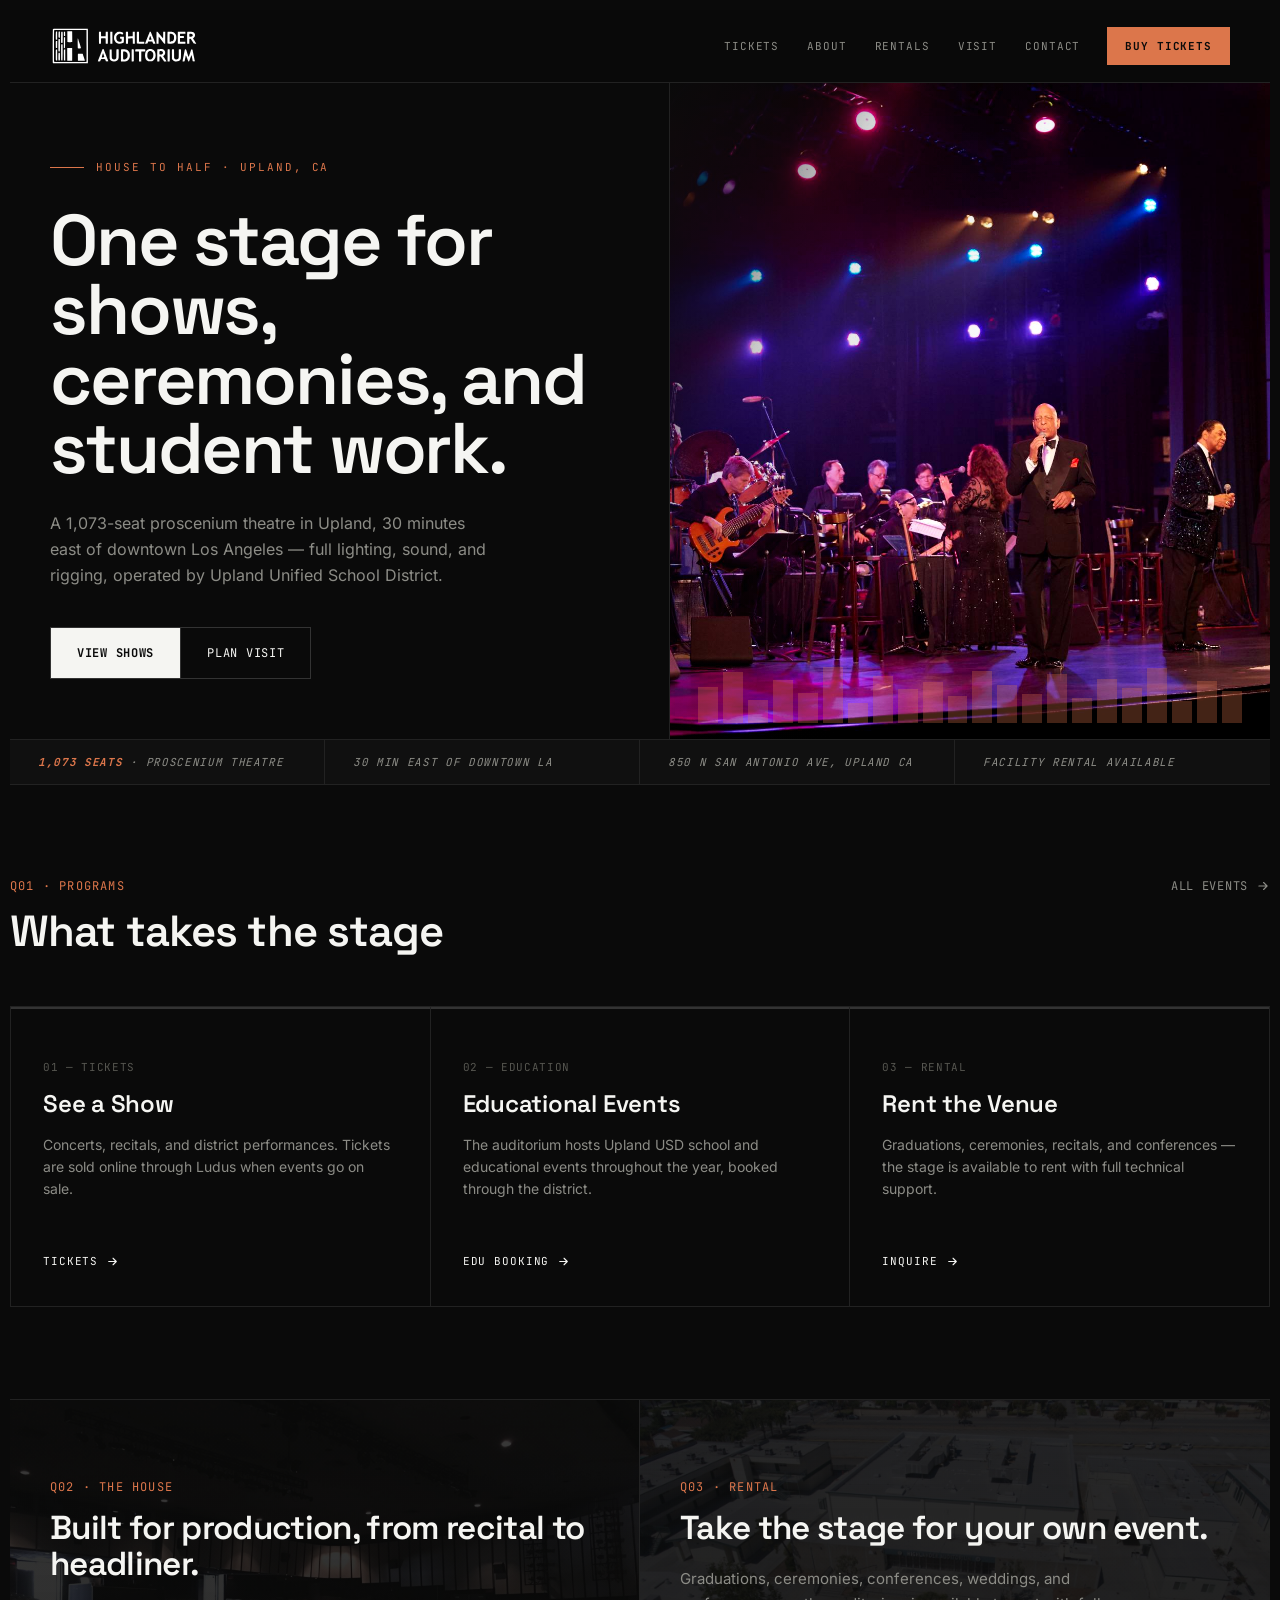
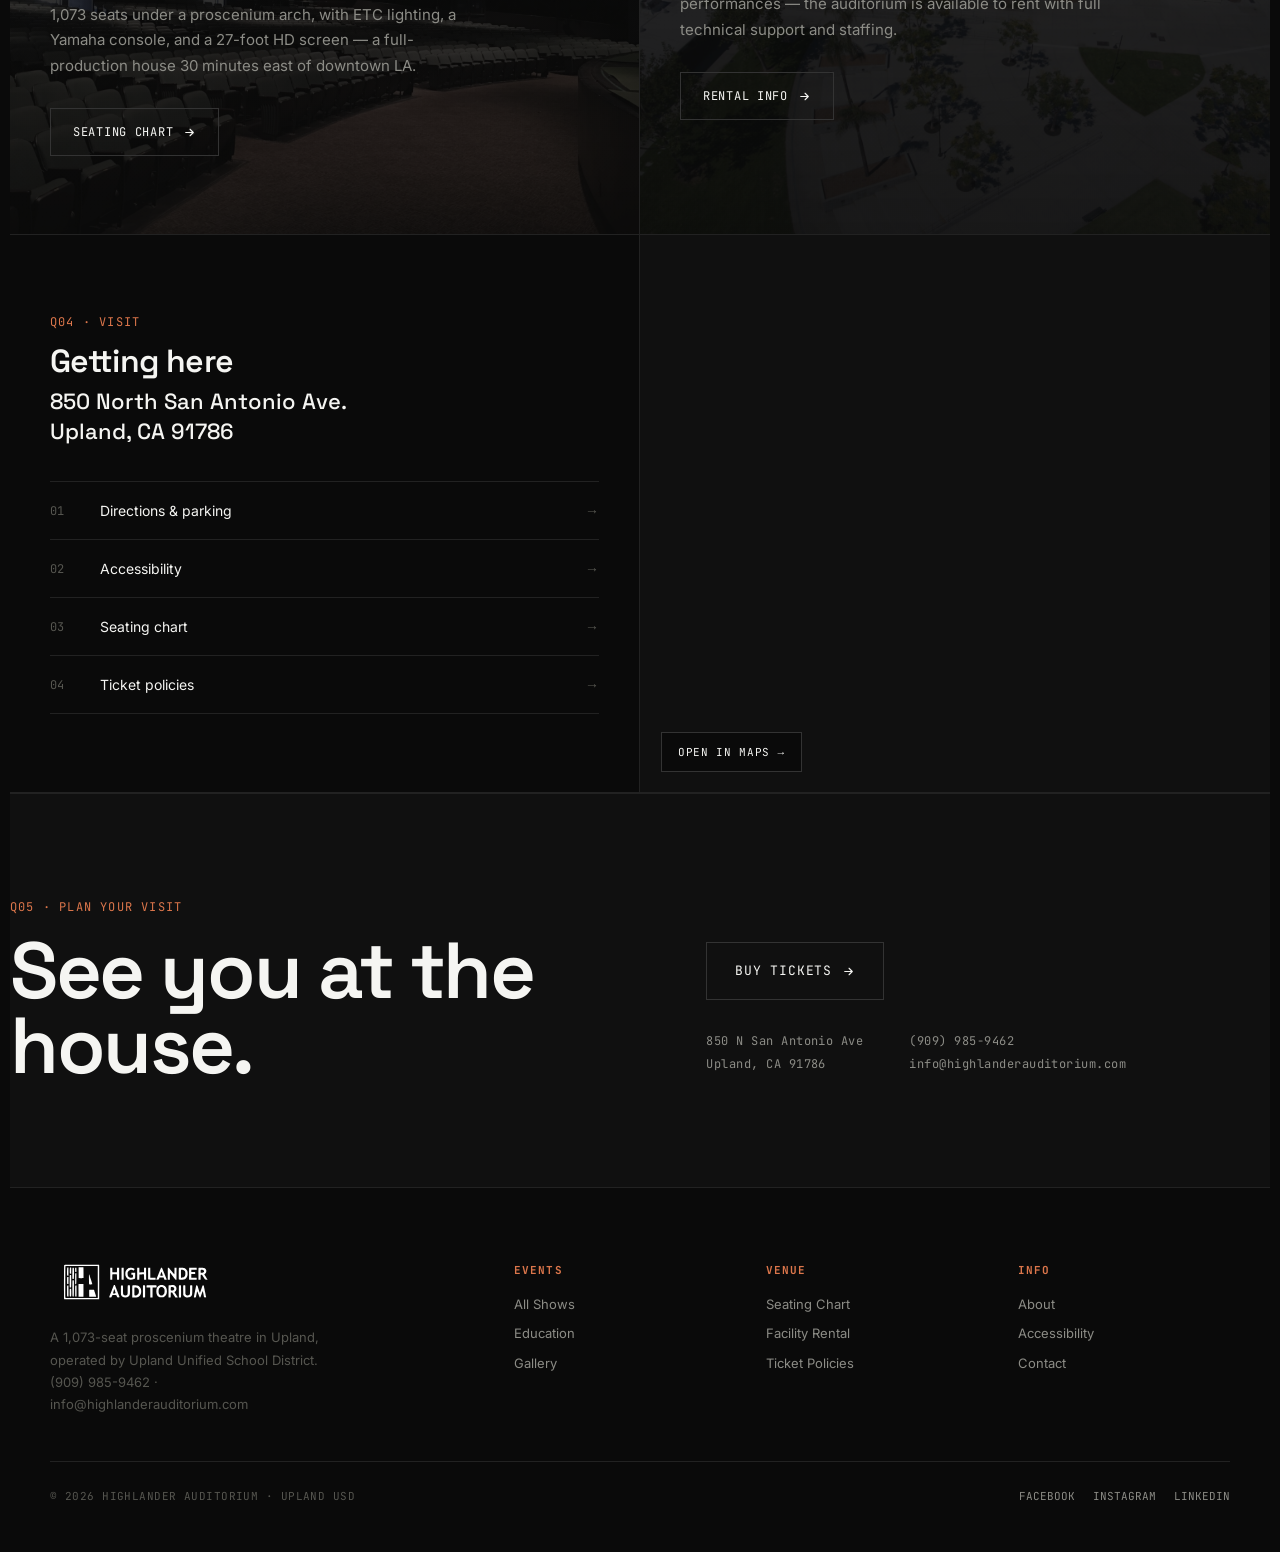
==== index.html @ e5cec368 "Refine page: working mobile nav, thick footer, a11y + meta, DRY logo - Wire the burger button to a r" ====
<!DOCTYPE html>
<html lang="en">
<head>
<meta charset="UTF-8">
<meta name="viewport" content="width=device-width, initial-scale=1.0">
<title>Highlander Auditorium — Upland, CA</title>
<link rel="icon" type="image/jpeg" href="assets/img/favicon.jpg" sizes="any">
<link rel="apple-touch-icon" href="assets/img/apple-touch-icon.jpg">
<meta name="description" content="Highlander Auditorium — a 1,073-seat proscenium theatre in Upland, CA, 30 minutes east of downtown Los Angeles. Ticketed shows, educational events, and facility rentals, operated by Upland Unified School District.">
<meta name="theme-color" content="#0A0A0A">
<link rel="canonical" href="https://www.highlanderauditorium.com/">
<meta property="og:type" content="website">
<meta property="og:site_name" content="Highlander Auditorium">
<meta property="og:title" content="Highlander Auditorium — Upland, CA">
<meta property="og:description" content="A 1,073-seat proscenium theatre in Upland, CA — ticketed shows, educational events, and facility rentals, operated by Upland Unified School District.">
<meta property="og:url" content="https://www.highlanderauditorium.com/">
<meta property="og:image" content="https://www.highlanderauditorium.com/assets/img/hero.jpg">
<meta name="twitter:card" content="summary_large_image">
<link rel="preload" href="assets/fonts/spacegrotesk.woff2" as="font" type="font/woff2" crossorigin>
<link rel="preload" href="assets/fonts/inter.woff2" as="font" type="font/woff2" crossorigin>
<style>
  /* Self-hosted variable fonts (latin subset). No third-party font requests. */
  @font-face{font-family:'Space Grotesk';font-style:normal;font-weight:300 700;font-display:swap;src:url('assets/fonts/spacegrotesk.woff2') format('woff2')}
  @font-face{font-family:'Inter';font-style:normal;font-weight:100 900;font-display:swap;src:url('assets/fonts/inter.woff2') format('woff2')}
  @font-face{font-family:'JetBrains Mono';font-style:normal;font-weight:100 800;font-display:swap;src:url('assets/fonts/jetbrainsmono.woff2') format('woff2')}
  *,*::before,*::after{box-sizing:border-box;margin:0;padding:0}
  :root{
    --bg:#0A0A0A; --bg2:#101010; --line:#222; --line2:#333;
    --fg:#F5F5F2; --grey:#8C8C86; --greyd:#565650;
    --amber:#DC764B;   /* sampled from venue stage wash, hue 18° */
  }
  html{scroll-behavior:smooth}
  body{background:var(--bg);color:var(--fg);font-family:'Inter',sans-serif;-webkit-font-smoothing:antialiased;line-height:1.5;padding:10px}
  a{color:inherit;text-decoration:none}
  .skip{position:absolute;left:-9999px;top:0;z-index:100;background:var(--amber);color:var(--bg);padding:10px 16px;font-family:'JetBrains Mono',monospace;font-size:12px;text-transform:uppercase;letter-spacing:.06em}
  .skip:focus{left:10px;top:10px}
  .svg-defs{position:absolute;width:0;height:0;overflow:hidden}
  .wrap{max-width:1280px;margin:0 auto;padding:0 40px}
  .mono{font-family:'JetBrains Mono',monospace}
  @media(max-width:640px){.wrap{padding:0 20px}}

  /* HEADER */
  header{position:sticky;top:10px;z-index:50;background:rgba(10,10,10,.85);backdrop-filter:blur(12px);border-bottom:1px solid var(--line)}
  .hd{display:flex;align-items:center;justify-content:space-between;height:72px}
  .hd .logo svg{height:40px;width:auto;display:block}
  nav{display:flex;align-items:center;gap:2px}
  nav a{font-family:'JetBrains Mono',monospace;font-size:11px;letter-spacing:.08em;text-transform:uppercase;color:var(--grey);padding:10px 13px;transition:color .15s}
  nav a:hover{color:var(--fg)}
  nav .buy{margin-left:12px;color:var(--bg);background:var(--amber);font-weight:700;padding:11px 18px;transition:filter .15s}
  nav .buy:hover{filter:brightness(1.12)}
  .burger{display:none}

  /* HERO */
  .hero{position:relative;border-bottom:1px solid var(--line);overflow:hidden}
  .hero-grid{display:grid;grid-template-columns:1.1fr 1fr;min-height:620px}
  .hero-left{padding:76px 40px 60px;display:flex;flex-direction:column;justify-content:center;border-right:1px solid var(--line);position:relative;z-index:2;background:var(--bg)}
  .cue{font-family:'JetBrains Mono',monospace;font-size:11px;letter-spacing:.18em;text-transform:uppercase;color:var(--amber);display:flex;align-items:center;gap:12px;margin-bottom:30px}
  .cue::before{content:"";width:34px;height:1px;background:var(--amber)}
  .hero h1{font-family:'Space Grotesk',sans-serif;font-weight:600;font-size:clamp(42px,5.6vw,76px);line-height:.97;letter-spacing:-.03em;margin-bottom:26px}
  .hero p{color:var(--grey);font-size:16px;max-width:440px;line-height:1.65;margin-bottom:38px}
  .hero-cta{display:flex;border:1px solid var(--line2);width:fit-content}
  .hero-cta a{padding:16px 26px;font-family:'JetBrains Mono',monospace;font-size:12px;letter-spacing:.06em;text-transform:uppercase;transition:background .15s,color .15s}
  .hero-cta a.p{background:var(--fg);color:var(--bg);font-weight:700}
  .hero-cta a.p:hover{background:var(--amber)}
  .hero-cta a.s{border-left:1px solid var(--line2)}
  .hero-cta a.s:hover{background:var(--bg2)}
  .hero-right{position:relative;background:#000;overflow:hidden}
  .hero-right img{position:absolute;inset:0;width:100%;height:100%;object-fit:cover;filter:contrast(1.04) saturate(1.05)}
  .hero-right::after{content:"";position:absolute;inset:0;background:linear-gradient(115deg,var(--bg) 0%,rgba(10,10,10,.12) 26%,transparent 52%)}
  /* dimmer/channel strip along hero bottom of right pane */
  .channels{position:absolute;bottom:0;left:0;right:0;z-index:2;display:flex;align-items:flex-end;gap:5px;height:74px;padding:0 28px 16px}
  .channels i{flex:1;background:var(--amber);opacity:.3;display:block}

  /* RUNSTRIP (ticker as run sheet) */
  .run{border-bottom:1px solid var(--line);background:var(--bg2);display:flex;flex-wrap:wrap}
    .run i{flex:1 1 25%;display:flex;align-items:center;gap:8px;font-family:'JetBrains Mono',monospace;font-size:11px;letter-spacing:.06em;color:var(--grey);text-transform:uppercase;padding:14px 28px;border-right:1px solid var(--line)}
  .run i:last-child{border-right:none}
  .run i b{font-weight:700;color:var(--amber)}

  /* SECTION */
  .sec{border-bottom:1px solid var(--line)}
  .sec-inner{padding:92px 0}
  .sec-head{display:flex;align-items:baseline;justify-content:space-between;gap:24px;margin-bottom:52px}
  .qnum{font-family:'JetBrains Mono',monospace;font-size:12px;letter-spacing:.1em;margin-bottom:14px;color:var(--amber)}
  .sec-title{font-family:'Space Grotesk',sans-serif;font-size:clamp(28px,3.4vw,46px);font-weight:600;letter-spacing:-.02em;line-height:1.02}
  .sec-link{font-family:'JetBrains Mono',monospace;font-size:12px;text-transform:uppercase;letter-spacing:.06em;color:var(--grey);white-space:nowrap;display:inline-flex;align-items:center;gap:8px;transition:color .15s}
  .sec-link:hover{color:var(--fg)}
  .sec-link svg{transition:transform .15s}.sec-link:hover svg{transform:translateX(4px)}

  /* PROGRAMS — accent-keyed */
  .progs{display:grid;grid-template-columns:repeat(3,1fr);border-top:1px solid var(--line);border-left:1px solid var(--line)}
  .prog{border-right:1px solid var(--line);border-bottom:1px solid var(--line);padding:0 32px 36px;display:flex;flex-direction:column;gap:16px;min-height:300px;position:relative;transition:background .18s}
  .prog::before{content:"";display:block;height:2px;margin:0 -32px 34px;background:var(--line2);transition:background .18s}
  .prog:hover::before{background:var(--amber)}
  .prog:hover{background:var(--bg2)}
  .prog .swatch{font-family:'JetBrains Mono',monospace;font-size:11px;color:var(--greyd);letter-spacing:.06em}
  .prog h3{font-family:'Space Grotesk',sans-serif;font-weight:600;font-size:24px;letter-spacing:-.01em;line-height:1.1}
  .prog p{color:var(--grey);font-size:14px;line-height:1.6;flex:1}
  .prog .go{font-family:'JetBrains Mono',monospace;font-size:11px;text-transform:uppercase;letter-spacing:.08em;display:inline-flex;align-items:center;gap:8px}
  .prog:hover .go{color:var(--amber)}
  .prog .go svg{transition:transform .15s}.prog:hover .go svg{transform:translateX(4px)}

  /* SPLIT */
  .split{display:grid;grid-template-columns:1fr 1fr}
  .split>div{padding:78px 40px;background-size:cover;background-position:center;position:relative}
  /* real venue photography behind each panel, under a heavy dark wash for legibility */
  .split .a{border-right:1px solid var(--line);background-image:linear-gradient(rgba(10,10,10,.80),rgba(10,10,10,.90)),url('assets/img/interior.jpg')}
  .split .b{background-image:linear-gradient(rgba(10,10,10,.86),rgba(10,10,10,.93)),url('assets/img/aerial.jpg')}
  .split h2{font-family:'Space Grotesk',sans-serif;font-weight:600;font-size:clamp(24px,2.6vw,34px);letter-spacing:-.02em;line-height:1.08;margin-bottom:20px}
  .split p{color:var(--grey);font-size:15px;line-height:1.7;max-width:440px;margin-bottom:30px}
  .btn{display:inline-flex;align-items:center;gap:10px;border:1px solid var(--line2);padding:14px 22px;font-family:'JetBrains Mono',monospace;font-size:12px;text-transform:uppercase;letter-spacing:.06em;transition:background .15s,color .15s,border-color .15s}
  .btn:hover{background:var(--amber);color:var(--bg);border-color:var(--amber)}

  /* VISIT */
  .visit{display:grid;grid-template-columns:1fr 1fr}
  .visit-info{padding:78px 40px;border-right:1px solid var(--line)}
  .addr{font-family:'Space Grotesk',sans-serif;font-size:22px;font-weight:500;margin:8px 0 34px;line-height:1.4}
  .vrow{display:flex;align-items:center;gap:16px;padding:18px 0;border-top:1px solid var(--line);font-size:14px;transition:padding-left .15s,color .15s;font-family:'Inter',sans-serif}
  .vrow:last-of-type{border-bottom:1px solid var(--line)}
  .vrow:hover{padding-left:8px;color:var(--amber)}
  .vrow .n{font-family:'JetBrains Mono',monospace;font-size:12px;color:var(--greyd);width:34px}
  .vrow .arr{margin-left:auto;color:var(--greyd)}.vrow:hover .arr{color:var(--amber)}
  .visit-map{position:relative;min-height:460px;background:var(--bg2);border-left:1px solid transparent}
  /* Dark-map treatment: invert + double hue-rotate keeps water/land colour rather than
     flattening to grey (the earlier grayscale(1) hack killed all hue). Still a live third-party
     iframe — see HANDOFF.md for the keyless static-tile alternative. */
  .visit-map iframe{position:absolute;inset:0;width:100%;height:100%;border:0;filter:invert(.92) hue-rotate(180deg) brightness(.95) contrast(.9);transition:filter .2s}
  .visit-map:hover iframe{filter:invert(.9) hue-rotate(180deg) brightness(1) contrast(.92)}
  .visit-map .pin{position:absolute;left:20px;bottom:20px;z-index:2;display:inline-flex;align-items:center;gap:9px;background:var(--bg);border:1px solid var(--line2);padding:11px 16px;font-family:'JetBrains Mono',monospace;font-size:11px;letter-spacing:.06em;text-transform:uppercase;color:var(--fg);transition:border-color .15s,color .15s}
  .visit-map .pin:hover{border-color:var(--amber);color:var(--amber)}

  /* FOOTER */
  footer{padding:0 0 38px}
  /* thick closing band: full-bleed, oversized display headline + primary CTA + real contact */
  .foot-cta{border-top:1px solid var(--line);border-bottom:1px solid var(--line);background:var(--bg2)}
  .fcta-in{display:grid;grid-template-columns:1.15fr 1fr;gap:48px;align-items:end;padding:104px 0}
  .fcta-lead .qnum{margin-bottom:18px}
  .fcta-lead h2{font-family:'Space Grotesk',sans-serif;font-weight:600;font-size:clamp(40px,6.2vw,88px);line-height:.94;letter-spacing:-.03em}
  .fcta-side{display:flex;flex-direction:column;align-items:flex-start;gap:30px;padding-bottom:8px}
  .fcta-side .btn{padding:18px 28px;font-size:13px}
  .fcta-meta{display:flex;gap:46px;font-size:12px;color:var(--grey);line-height:1.9;letter-spacing:.04em}
  .fcta-meta a{transition:color .15s}.fcta-meta a:hover{color:var(--amber)}
  .ft{display:grid;grid-template-columns:2fr 1fr 1fr 1fr;gap:40px;padding:74px 0 46px;border-bottom:1px solid var(--line)}
  .fb svg{height:40px;margin-bottom:18px}
  .fb p{color:var(--greyd);font-size:13px;line-height:1.7;max-width:300px}
  .fc h4{font-family:'JetBrains Mono',monospace;font-size:11px;letter-spacing:.1em;text-transform:uppercase;color:var(--amber);margin-bottom:16px}
  .fc a{display:block;color:var(--grey);font-size:13px;margin-bottom:10px;transition:color .15s}
  .fc a:hover{color:var(--fg)}
  .fbot{display:flex;justify-content:space-between;align-items:center;padding-top:26px;flex-wrap:wrap;gap:16px}
  .fbot .c{font-family:'JetBrains Mono',monospace;font-size:11px;color:var(--greyd);letter-spacing:.04em}
  .fs{display:flex;gap:18px}
  .fs a{font-family:'JetBrains Mono',monospace;font-size:11px;color:var(--grey);text-transform:uppercase;transition:color .15s}
  .fs a:hover{color:var(--amber)}

  @media(max-width:900px){
    .hero-grid{grid-template-columns:1fr}
    .hero-left{border-right:none;border-bottom:1px solid var(--line)}
    .hero-right{min-height:360px}
    .progs{grid-template-columns:1fr}
    .split,.visit{grid-template-columns:1fr}
    .split .a,.visit-info{border-right:none;border-bottom:1px solid var(--line)}
    .ft{grid-template-columns:1fr 1fr}
    .fcta-in{grid-template-columns:1fr;gap:36px;align-items:start;padding:76px 0}
    .run i{flex-basis:50%}
    .run i:nth-child(2){border-right:none}
  }
  @media(max-width:640px){
    nav{display:none}.burger{display:block;background:none;border:1px solid var(--line2);color:var(--fg);padding:8px 12px;font-family:'JetBrains Mono',monospace;font-size:11px;letter-spacing:.06em}
    nav.open{display:flex;position:absolute;top:calc(100% + 1px);left:0;right:0;flex-direction:column;align-items:stretch;gap:0;background:rgba(10,10,10,.97);backdrop-filter:blur(12px);border-bottom:1px solid var(--line)}
    nav.open a{padding:15px 20px;border-top:1px solid var(--line)}
    nav.open .buy{margin:0;padding:16px 20px;text-align:center}
    .burger[aria-expanded="true"]{background:var(--amber);color:var(--bg);border-color:var(--amber)}
    .hero-left{padding:52px 20px}.sec-inner{padding:60px 0}
    .split>div,.visit-info{padding:52px 20px}.ft{grid-template-columns:1fr;gap:30px}
    .fcta-in{padding:60px 0}.fcta-meta{flex-direction:column;gap:14px}
    .run i{flex-basis:100%;border-right:none;border-bottom:1px solid var(--line)}
    .run i:last-child{border-bottom:none}
  }
  @media(prefers-reduced-motion:reduce){*{transition:none!important;scroll-behavior:auto!important}}
  :focus-visible{outline:2px solid var(--amber);outline-offset:2px}
</style>
</head>
<body>
<a class="skip" href="#main">Skip to content</a>
<svg class="svg-defs" width="0" height="0" aria-hidden="true" focusable="false"><symbol id="ha-logo" viewBox="0 0 173 46"><g transform="translate(2,2) scale(0.16601)"><g transform="translate(0.000000,253.000000) scale(0.100000,-0.100000)"
fill="#FFFFFF" stroke="none"><path d="M82 2448 c-18 -18 -17 -2351 1 -2370 11 -11 228 -12 1218 -8 l1204 5
3 1184 c2 941 0 1186 -10 1193 -7 4 -551 8 -1208 8 -917 0 -1199 -3 -1208 -12z
m2323 -78 c3 -5 6 -499 5 -1097 0 -599 0 -1096 0 -1105 0 -17 -60 -18 -1119
-18 -1011 0 -1119 2 -1125 16 -8 20 -8 2178 0 2198 6 14 113 16 1119 16 712 0
1116 -4 1120 -10z"/><path d="M1082 1913 l3 -378 145 -3 c80 -1 155 0 168 3 l22 5 0 359 c0 198 -3
366 -6 375 -5 14 -30 16 -170 16 l-164 0 2 -377z"/><path d="M292 2258 c-14 -14 -18 -524 -3 -546 5 -8 23 -12 47 -10 l39 3 0 280
0 280 -35 3 c-19 2 -41 -3 -48 -10z"/><path d="M482 2258 c-14 -14 -17 -384 -3 -406 5 -8 23 -12 47 -10 l39 3 3 204
c2 157 -1 206 -10 213 -19 12 -62 10 -76 -4z"/><path d="M660 2241 c-11 -21 -15 -727 -4 -755 7 -19 74 -22 92 -4 16 16 17
729 2 759 -7 13 -21 19 -45 19 -24 0 -38 -6 -45 -19z"/><path d="M847 2254 c-4 -4 -7 -69 -7 -145 0 -130 1 -138 21 -144 11 -4 31 -4
45 -1 l25 7 -3 142 -3 142 -35 3 c-20 2 -39 0 -43 -4z"/><path d="M847 1874 c-4 -4 -7 -175 -7 -380 l0 -374 27 -6 c59 -15 58 -23 58
387 l0 374 -35 3 c-20 2 -39 0 -43 -4z"/><path d="M1799 1769 c-6 -86 5 -647 13 -656 12 -15 185 -18 207 -4 16 11 23
-15 -105 376 -35 105 -66 207 -69 227 -7 38 -44 84 -46 57z"/><path d="M471 1727 c-12 -31 -12 -795 -1 -824 12 -30 74 -33 90 -4 14 27 14
805 0 832 -16 29 -78 26 -89 -4z"/><path d="M296 1604 c-14 -13 -16 -49 -16 -239 0 -216 1 -225 20 -235 12 -6 33
-10 48 -8 l27 3 3 241 2 242 -22 6 c-35 9 -45 7 -62 -10z"/><path d="M656 1364 c-9 -25 -7 -1077 3 -1092 9 -15 75 -21 88 -8 14 13 15
1086 2 1102 -16 20 -85 18 -93 -2z"/><path d="M1075 1118 c-3 -7 -4 -206 -3 -443 l3 -430 167 -3 c167 -2 168 -2
173 20 3 13 4 212 3 443 l-3 420 -168 3 c-128 2 -169 0 -172 -10z"/><path d="M292 1008 c-9 -9 -12 -99 -12 -375 0 -403 -3 -386 68 -376 l32 5 -2
377 -3 376 -35 3 c-19 2 -41 -3 -48 -10z"/><path d="M845 1008 c-3 -7 -4 -177 -3 -378 l3 -365 45 0 45 0 0 375 0 375 -43
3 c-28 2 -44 -1 -47 -10z"/><path d="M471 782 c-13 -24 -14 -492 -2 -511 13 -20 79 -20 92 0 12 20 12 485
-1 510 -14 26 -75 26 -89 1z"/><path d="M1814 707 c-2 -7 -3 -114 -2 -237 l3 -225 234 -3 c129 -1 239 2 243
6 9 9 1 35 -85 287 -19 55 -38 112 -41 127 -12 55 -24 58 -192 58 -116 0 -156
-3 -160 -13z"/></g></g><g transform="translate(54,6) scale(0.14151)"><g transform="translate(0.000000,106.000000) scale(0.100000,-0.100000)"
fill="#FFFFFF" stroke="none"><path d="M165 1008 c-3 -7 -4 -227 -3 -488 l3 -475 80 0 80 0 3 210 c2 152 6
211 15 217 14 9 328 11 351 2 14 -5 16 -34 16 -214 0 -180 2 -209 16 -214 23
-9 137 -7 152 2 10 7 12 111 10 488 l-3 479 -85 0 -85 0 -5 -185 -5 -185 -185
0 -185 0 -3 188 -2 187 -81 0 c-54 0 -81 -4 -84 -12z"/><path d="M1085 1008 c-3 -7 -4 -227 -3 -488 l3 -475 82 -3 c79 -3 83 -2 88 20
3 13 4 232 3 488 l-3 465 -83 3 c-60 2 -84 -1 -87 -10z"/><path d="M1755 1013 c-38 -8 -130 -47 -165 -69 -83 -52 -151 -149 -185 -261
-20 -66 -20 -263 1 -323 56 -165 156 -264 305 -304 110 -29 277 -11 387 41 95
45 92 35 92 290 l0 223 -155 0 -156 0 3 -77 3 -78 60 -5 60 -5 3 -97 3 -98
-46 -21 c-91 -43 -244 -12 -317 65 -58 60 -73 108 -73 236 0 109 2 118 30 169
38 69 99 120 172 144 76 24 135 17 226 -27 39 -19 74 -33 77 -31 3 2 18 29 35
60 33 65 31 74 -31 117 -61 42 -126 58 -223 57 -47 -1 -95 -3 -106 -6z"/><path d="M2355 1008 c-3 -7 -4 -227 -3 -488 l3 -475 83 -3 c45 -2 83 -2 84 0
1 2 4 100 7 218 l6 215 176 3 c138 2 179 0 187 -11 8 -9 13 -86 14 -218 l3
-204 60 -3 c32 -2 70 -1 82 3 l23 5 -2 483 -3 482 -82 3 -83 3 -2 -188 -3
-188 -187 -3 -188 -2 -2 187 -3 188 -83 3 c-60 2 -84 -1 -87 -10z"/><path d="M3247 1014 c-4 -4 -7 -219 -7 -479 0 -353 3 -474 12 -483 9 -9 91
-12 305 -12 l294 0 -3 82 -3 83 -212 3 -213 2 -2 403 -3 402 -80 3 c-45 1 -84
0 -88 -4z"/><path d="M4284 1003 c-3 -10 -9 -27 -14 -38 -4 -11 -14 -38 -23 -60 -8 -22
-33 -85 -55 -140 -22 -55 -54 -136 -72 -180 -17 -44 -35 -89 -39 -100 -5 -11
-15 -38 -24 -60 -22 -57 -95 -239 -123 -308 -13 -32 -22 -63 -18 -68 9 -15
170 -11 183 4 6 8 23 50 39 93 l28 79 165 3 164 2 34 -89 c18 -49 39 -92 48
-95 8 -3 48 -6 89 -6 85 0 94 8 71 62 -8 18 -22 53 -32 78 -9 25 -21 54 -26
65 -12 30 -61 154 -124 315 -31 80 -63 161 -72 180 -19 47 -27 67 -48 120 -10
25 -21 54 -26 65 -4 11 -15 37 -23 58 -14 34 -18 37 -56 37 -30 0 -42 -5 -46
-17z m108 -469 c26 -76 47 -145 48 -151 0 -10 -27 -13 -105 -13 -126 0 -122
-11 -64 163 22 67 42 128 45 135 10 33 32 -5 76 -134z"/><path d="M4847 1013 c-4 -3 -7 -221 -7 -484 l0 -479 23 -5 c13 -4 50 -5 82 -3
l60 3 5 279 c3 173 9 280 15 282 6 2 31 -25 57 -59 25 -34 85 -111 132 -172
48 -60 112 -143 144 -184 107 -138 122 -152 156 -149 l31 3 3 488 2 488 -82
-3 -83 -3 -3 -262 c-2 -215 -5 -263 -16 -263 -8 0 -109 119 -226 265 -209 262
-212 265 -249 265 -21 0 -41 -3 -44 -7z"/><path d="M5740 994 c-15 -39 -13 -927 2 -942 8 -8 57 -12 153 -12 204 0 325
33 412 113 60 55 88 101 118 193 22 66 25 95 25 209 0 134 -2 147 -47 245 -9
19 -46 64 -82 100 -59 58 -76 69 -149 93 -76 25 -93 27 -252 27 l-170 0 -10
-26z m350 -152 c76 -24 116 -55 148 -115 25 -49 27 -59 27 -182 -1 -121 -3
-134 -29 -186 -32 -66 -54 -89 -119 -124 -40 -21 -62 -25 -128 -25 l-79 0 0
318 c0 175 3 322 7 325 13 13 119 7 173 -11z"/><path d="M6577 1013 c-4 -3 -7 -219 -7 -478 0 -388 2 -475 14 -484 9 -8 99
-11 307 -9 l294 3 3 74 c2 53 -1 77 -10 82 -7 5 -106 9 -220 9 l-208 0 0 145
0 145 141 0 c77 0 149 5 160 10 16 9 19 22 19 73 0 36 -5 68 -12 75 -8 8 -58
12 -160 12 l-149 0 3 93 3 92 218 3 218 2 -3 78 -3 77 -301 3 c-165 1 -303 -1
-307 -5z"/><path d="M7380 1013 c-52 -10 -50 6 -50 -494 l0 -469 23 -5 c12 -3 52 -5 87
-3 l65 3 3 195 c3 210 3 210 59 210 51 0 60 -8 115 -97 29 -46 60 -95 68 -108
8 -13 37 -59 64 -102 27 -43 56 -84 64 -90 19 -15 178 -18 187 -3 5 8 -33 70
-204 333 -51 78 -63 117 -37 117 24 0 103 85 125 133 15 33 21 66 21 119 0 66
-4 80 -32 128 -33 54 -81 93 -148 119 -35 14 -356 25 -410 14z m316 -169 c63
-21 84 -42 90 -90 8 -61 -20 -104 -81 -126 -50 -17 -131 -23 -172 -12 -22 6
-23 11 -23 119 0 128 -4 122 86 124 28 0 73 -6 100 -15z"/></g></g><g transform="translate(54,26) scale(0.14151)"><g transform="translate(0.000000,108.000000) scale(0.100000,-0.100000)"
fill="#FFFFFF" stroke="none"><path d="M453 1028 c-5 -7 -29 -62 -52 -123 -61 -159 -65 -170 -109 -280 -22
-55 -70 -179 -107 -275 -38 -96 -79 -202 -91 -234 -13 -33 -24 -63 -24 -68 0
-5 43 -7 96 -6 l96 3 30 80 c16 44 36 86 45 92 12 9 61 13 159 13 168 0 167 0
208 -107 15 -40 32 -76 38 -79 12 -8 167 -6 180 2 4 3 1 19 -7 37 -7 18 -28
68 -45 112 -17 44 -35 89 -39 100 -5 11 -16 40 -26 65 -10 25 -21 54 -26 65
-5 11 -18 45 -29 75 -11 30 -24 64 -29 75 -5 11 -15 36 -21 55 -7 19 -19 49
-25 65 -25 61 -74 182 -106 263 l-33 82 -37 0 c-20 0 -41 -6 -46 -12z m77
-400 c12 -40 33 -108 47 -150 36 -114 37 -113 -82 -113 l-100 0 1 30 c1 17 16
75 33 130 18 55 35 111 38 125 6 28 21 50 33 50 5 0 18 -33 30 -72z"/><path d="M4193 1021 c-177 -60 -286 -239 -287 -471 -2 -237 81 -407 232 -478
53 -25 67 -27 187 -27 125 0 132 1 195 31 160 77 250 246 250 468 0 257 -108
431 -298 481 -80 20 -213 18 -279 -4z m229 -158 c62 -22 109 -72 137 -147 31
-85 30 -250 -3 -342 -28 -76 -62 -116 -128 -150 -127 -65 -265 -3 -315 141
-27 77 -25 293 4 356 61 135 174 187 305 142z"/><path d="M4945 1033 c-16 -3 -33 -10 -37 -16 -4 -7 -8 -229 -8 -494 0 -476 0
-483 20 -484 11 0 45 0 75 0 30 0 62 0 70 0 12 1 15 32 17 199 l3 197 55 2 55
2 46 -72 c26 -40 84 -129 129 -200 l83 -127 100 0 c79 0 98 3 94 14 -3 7 -30
50 -61 96 -31 45 -56 83 -56 85 0 1 -34 53 -75 115 -41 62 -75 116 -75 121 0
5 18 21 40 35 141 93 174 308 67 430 -72 81 -153 104 -362 102 -82 0 -163 -3
-180 -5z m323 -169 c71 -23 96 -52 96 -112 0 -100 -60 -142 -200 -142 -56 0
-73 3 -78 16 -11 30 -7 229 6 242 17 17 117 15 176 -4z"/><path d="M1043 1014 c-10 -4 -13 -88 -13 -369 0 -309 2 -372 16 -412 44 -130
159 -196 339 -196 216 0 350 98 376 276 5 34 9 202 9 374 0 358 7 333 -97 333
-98 0 -92 24 -95 -370 -3 -342 -3 -345 -26 -377 -62 -87 -232 -96 -304 -17
-40 45 -43 69 -48 419 l-5 340 -70 2 c-38 1 -76 -1 -82 -3z"/><path d="M1980 1013 c-8 -3 -18 -11 -22 -17 -4 -6 -8 -223 -8 -482 l0 -472
123 -7 c406 -23 606 145 607 510 0 152 -29 240 -109 327 -55 60 -128 104 -211
127 -56 15 -350 26 -380 14z m341 -180 c141 -45 206 -200 164 -389 -9 -44 -25
-92 -35 -109 -30 -48 -92 -101 -140 -118 -49 -18 -165 -23 -175 -8 -7 13 -14
501 -7 579 l5 62 67 0 c37 0 92 -8 121 -17z"/><path d="M2827 1013 c-4 -3 -7 -224 -7 -489 0 -438 2 -483 16 -486 9 -2 49 -1
88 2 l71 5 3 475 c2 438 1 476 -15 488 -17 12 -144 17 -156 5z"/><path d="M3122 1011 c-9 -5 -12 -29 -10 -82 l3 -74 150 -5 150 -5 3 -403 2
-402 90 0 90 0 2 402 3 403 160 5 160 5 3 76 c3 72 2 77 -20 83 -35 9 -771 7
-786 -3z"/><path d="M5752 1008 c-9 -9 -12 -131 -12 -489 l0 -477 74 -4 c41 -2 81 -2 90
0 14 3 16 50 16 487 0 431 -2 484 -16 489 -28 11 -140 6 -152 -6z"/><path d="M6101 1006 c-9 -11 -12 -110 -9 -388 l3 -373 31 -55 c35 -62 100
-112 175 -134 65 -20 209 -22 281 -5 70 16 153 70 190 124 53 75 58 117 58
491 l0 342 -22 6 c-13 3 -43 6 -68 6 -25 0 -55 -3 -67 -6 l-23 -6 0 -317 c-1
-174 -5 -335 -9 -359 -15 -78 -91 -131 -189 -132 -71 0 -124 28 -157 83 l-25
44 0 334 c0 247 -3 338 -12 347 -18 18 -142 16 -157 -2z"/><path d="M7156 1004 c-9 -8 -16 -17 -16 -19 0 -2 -7 -39 -15 -82 -9 -43 -20
-100 -25 -128 -5 -27 -30 -149 -55 -270 -25 -121 -50 -245 -55 -275 -6 -30
-14 -71 -20 -90 -13 -44 -13 -97 0 -102 5 -1 42 -1 82 2 l73 5 6 40 c10 59 48
251 65 322 7 34 14 73 14 87 0 14 4 27 9 31 12 7 41 -22 41 -40 0 -8 6 -29 14
-47 8 -18 34 -85 56 -148 84 -231 91 -248 108 -252 39 -10 54 8 89 103 19 52
40 110 48 129 57 149 95 254 95 266 0 8 4 14 9 14 5 0 16 -33 24 -72 32 -152
77 -389 77 -407 0 -11 5 -23 11 -27 12 -7 158 -8 166 -1 2 3 0 22 -5 44 -11
40 -31 134 -78 368 -19 95 -36 179 -85 415 -5 25 -13 65 -17 90 -6 36 -13 47
-33 54 -15 5 -38 6 -52 2 -23 -5 -30 -20 -68 -138 -151 -471 -154 -480 -170
-461 -14 16 -130 355 -129 376 0 5 -6 23 -14 40 -8 18 -24 64 -36 104 -17 54
-27 73 -43 77 -36 9 -55 7 -71 -10z"/></g></g></symbol></svg>

<header><div class="wrap hd">
  <a class="logo" href="https://www.highlanderauditorium.com" aria-label="Highlander Auditorium home"><svg class="logo-svg" width="173" height="46" viewBox="0 0 173 46" role="img" aria-label="Highlander Auditorium"><use href="#ha-logo"/></svg></a>
  <nav>
    <a href="https://www.highlanderauditorium.com/tickets/">Tickets</a>
    <a href="https://www.highlanderauditorium.com/about/philosophy/">About</a>
    <a href="https://www.highlanderauditorium.com/contact/">Rentals</a>
    <a href="https://www.highlanderauditorium.com/visit/directions/">Visit</a>
    <a href="https://www.highlanderauditorium.com/contact/">Contact</a>
    <a class="buy" href="https://www.highlanderauditorium.com/tickets/">Buy Tickets</a>
  </nav>
  <button class="burger" aria-label="Menu">MENU</button>
</div></header>

<section class="hero" id="main"><div class="hero-grid">
  <div class="hero-left">
    <div class="cue">House to half · Upland, CA</div>
    <h1>One stage for shows, ceremonies, and student work.</h1>
    <p>A 1,073-seat proscenium theatre in Upland, 30 minutes east of downtown Los Angeles — full lighting, sound, and rigging, operated by Upland Unified School District.</p>
    <div class="hero-cta">
      <a class="p" href="https://www.highlanderauditorium.com/tickets/">View Shows</a>
      <a class="s" href="https://www.highlanderauditorium.com/visit/directions/">Plan Visit</a>
    </div>
  </div>
  <div class="hero-right">
    <!-- Self-hosted from live WP slider (S8A9965Capture_One_v8-3.jpg, 1920x1280) -->
    <img src="assets/img/hero.jpg" width="1920" height="1280" alt="A vocalist and full band performing under stage lights on the Highlander Auditorium stage" fetchpriority="high">
    <div class="channels" id="ch" aria-hidden="true"></div>
  </div>
</div></section>

<div class="run">
  <i><b>1,073 seats</b> · Proscenium theatre</i>
  <i>30 min east of downtown LA</i>
  <i>850 N San Antonio Ave, Upland CA</i>
  <i>Facility rental available</i>
</div>

<section class="sec"><div class="wrap sec-inner">
  <div class="sec-head">
    <div><div class="qnum">Q01 · PROGRAMS</div><h2 class="sec-title">What takes the stage</h2></div>
    <a class="sec-link" href="https://www.highlanderauditorium.com/tickets/">All events <svg width="14" height="14" viewBox="0 0 24 24" fill="none" stroke="currentColor" stroke-width="2" stroke-linecap="round" stroke-linejoin="round"><path d="M5 12h14M13 6l6 6-6 6"/></svg></a>
  </div>
  <div class="progs">
    <a class="prog" href="https://www.highlanderauditorium.com/tickets/">
      <div class="swatch">01 — TICKETS</div>
      <h3>See a Show</h3>
      <p>Concerts, recitals, and district performances. Tickets are sold online through Ludus when events go on sale.</p>
      <span class="go">Tickets <svg width="13" height="13" viewBox="0 0 24 24" fill="none" stroke="currentColor" stroke-width="2" stroke-linecap="round" stroke-linejoin="round"><path d="M5 12h14M13 6l6 6-6 6"/></svg></span>
    </a>
    <a class="prog" href="https://www.highlanderauditorium.com/edu/">
      <div class="swatch">02 — EDUCATION</div>
      <h3>Educational Events</h3>
      <p>The auditorium hosts Upland USD school and educational events throughout the year, booked through the district.</p>
      <span class="go">EDU booking <svg width="13" height="13" viewBox="0 0 24 24" fill="none" stroke="currentColor" stroke-width="2" stroke-linecap="round" stroke-linejoin="round"><path d="M5 12h14M13 6l6 6-6 6"/></svg></span>
    </a>
    <a class="prog" href="https://www.highlanderauditorium.com/contact/">
      <div class="swatch">03 — RENTAL</div>
      <h3>Rent the Venue</h3>
      <p>Graduations, ceremonies, recitals, and conferences — the stage is available to rent with full technical support.</p>
      <span class="go">Inquire <svg width="13" height="13" viewBox="0 0 24 24" fill="none" stroke="currentColor" stroke-width="2" stroke-linecap="round" stroke-linejoin="round"><path d="M5 12h14M13 6l6 6-6 6"/></svg></span>
    </a>
  </div>
</div></section>

<section class="sec"><div class="split">
  <div class="a">
    <div class="qnum">Q02 · THE HOUSE</div>
    <h2>Built for production, from recital to headliner.</h2>
    <p>1,073 seats under a proscenium arch, with ETC lighting, a Yamaha console, and a 27-foot HD screen — a full-production house 30 minutes east of downtown LA.</p>
    <a class="btn" href="https://www.highlanderauditorium.com/seating-chart/">Seating chart <svg width="13" height="13" viewBox="0 0 24 24" fill="none" stroke="currentColor" stroke-width="2" stroke-linecap="round" stroke-linejoin="round"><path d="M5 12h14M13 6l6 6-6 6"/></svg></a>
  </div>
  <div class="b">
    <div class="qnum">Q03 · RENTAL</div>
    <h2>Take the stage for your own event.</h2>
    <p>Graduations, ceremonies, conferences, weddings, and performances — the auditorium is available to rent with full technical support and staffing.</p>
    <a class="btn" href="https://www.highlanderauditorium.com/contact/">Rental info <svg width="13" height="13" viewBox="0 0 24 24" fill="none" stroke="currentColor" stroke-width="2" stroke-linecap="round" stroke-linejoin="round"><path d="M5 12h14M13 6l6 6-6 6"/></svg></a>
  </div>
</div></section>

<section class="sec"><div class="visit">
  <div class="visit-info">
    <div class="qnum">Q04 · VISIT</div>
    <h2 class="sec-title" style="font-size:32px">Getting here</h2>
    <div class="addr">850 North San Antonio Ave.<br>Upland, CA 91786</div>
    <a class="vrow" href="https://www.highlanderauditorium.com/visit/directions/"><span class="n">01</span> Directions &amp; parking <span class="arr">→</span></a>
    <a class="vrow" href="https://www.highlanderauditorium.com/visit/accessibility/"><span class="n">02</span> Accessibility <span class="arr">→</span></a>
    <a class="vrow" href="https://www.highlanderauditorium.com/seating-chart/"><span class="n">03</span> Seating chart <span class="arr">→</span></a>
    <a class="vrow" href="https://www.highlanderauditorium.com/ticket-policies/"><span class="n">04</span> Ticket policies <span class="arr">→</span></a>
  </div>
  <div class="visit-map">
    <iframe src="https://maps.google.com/maps?q=Highlander%20Auditorium%2C%20850%20N%20San%20Antonio%20Ave.%20Upland%2C%20CA%2091786&t=m&z=15&output=embed" allowfullscreen loading="lazy" referrerpolicy="no-referrer-when-downgrade" title="Map to Highlander Auditorium, 850 N San Antonio Ave, Upland CA"></iframe>
    <a class="pin" href="https://www.google.com/maps/dir/?api=1&destination=Highlander+Auditorium%2C+850+N+San+Antonio+Ave%2C+Upland+CA+91786" target="_blank" rel="noopener">Open in Maps →</a>
  </div>
</div></section>

<footer>
  <div class="foot-cta"><div class="wrap fcta-in">
    <div class="fcta-lead">
      <div class="qnum">Q05 · PLAN YOUR VISIT</div>
      <h2>See you at the house.</h2>
    </div>
    <div class="fcta-side">
      <a class="btn" href="https://www.highlanderauditorium.com/tickets/">Buy Tickets <svg width="13" height="13" viewBox="0 0 24 24" fill="none" stroke="currentColor" stroke-width="2" stroke-linecap="round" stroke-linejoin="round"><path d="M5 12h14M13 6l6 6-6 6"/></svg></a>
      <div class="fcta-meta mono">
        <div>850 N San Antonio Ave<br>Upland, CA 91786</div>
        <div><a href="tel:+19099859462">(909) 985-9462</a><br><a href="mailto:info@highlanderauditorium.com">info@highlanderauditorium.com</a></div>
      </div>
    </div>
  </div></div>
  <div class="wrap">
  <div class="ft">
    <div class="fb"><svg class="logo-svg" width="173" height="46" viewBox="0 0 173 46" role="img" aria-label="Highlander Auditorium"><use href="#ha-logo"/></svg><p>A 1,073-seat proscenium theatre in Upland, operated by Upland Unified School District.<br><a href="tel:+19099859462">(909) 985-9462</a> · <a href="mailto:info@highlanderauditorium.com">info@highlanderauditorium.com</a></p></div>
    <div class="fc"><h4>Events</h4>
      <a href="https://www.highlanderauditorium.com/tickets/">All Shows</a>
      <a href="https://www.highlanderauditorium.com/edu/">Education</a>
      <a href="https://www.highlanderauditorium.com/gallery/">Gallery</a></div>
    <div class="fc"><h4>Venue</h4>
      <a href="https://www.highlanderauditorium.com/seating-chart/">Seating Chart</a>
      <a href="https://www.highlanderauditorium.com/contact/">Facility Rental</a>
      <a href="https://www.highlanderauditorium.com/ticket-policies/">Ticket Policies</a></div>
    <div class="fc"><h4>Info</h4>
      <a href="https://www.highlanderauditorium.com/about/philosophy/">About</a>
      <a href="https://www.highlanderauditorium.com/visit/accessibility/">Accessibility</a>
      <a href="https://www.highlanderauditorium.com/contact/">Contact</a></div>
  </div>
  <div class="fbot">
    <div class="c">© 2026 HIGHLANDER AUDITORIUM · UPLAND USD</div>
    <div class="fs">
      <a href="https://facebook.com/highlander.auditorium">Facebook</a>
      <a href="https://www.instagram.com/highlander.auditorium">Instagram</a>
      <a href="https://www.linkedin.com/company/highlander-auditorium">LinkedIn</a>
    </div>
  </div>
</div></footer>

<script>
(function(){
  // Mobile nav: wire the burger to a real disclosure menu (was decorative).
  var burger=document.querySelector('.burger'), navEl=document.querySelector('header nav');
  if(burger&&navEl){
    navEl.id='primary-nav';
    burger.setAttribute('aria-controls','primary-nav');
    burger.setAttribute('aria-expanded','false');
    function closeNav(){navEl.classList.remove('open');burger.setAttribute('aria-expanded','false');}
    burger.addEventListener('click',function(){
      var open=navEl.classList.toggle('open');
      burger.setAttribute('aria-expanded',open?'true':'false');
    });
    navEl.addEventListener('click',function(e){ if(e.target.closest('a')) closeNav(); });
    document.addEventListener('keydown',function(e){
      if(e.key==='Escape'&&navEl.classList.contains('open')){closeNav();burger.focus();}
    });
  }
  var ch=document.getElementById('ch'); if(!ch) return;
  // channel strip: accent-tinted faders at varied levels (matches --amber)
  var lv=[62,88,40,74,52,96,34,80,58,70,46,90,66,50,84,42,76,60,94,38,72,54];
  lv.forEach(function(h){var b=document.createElement('i');b.style.height=h+'%';ch.appendChild(b);});
})();
</script>
</body>
</html>
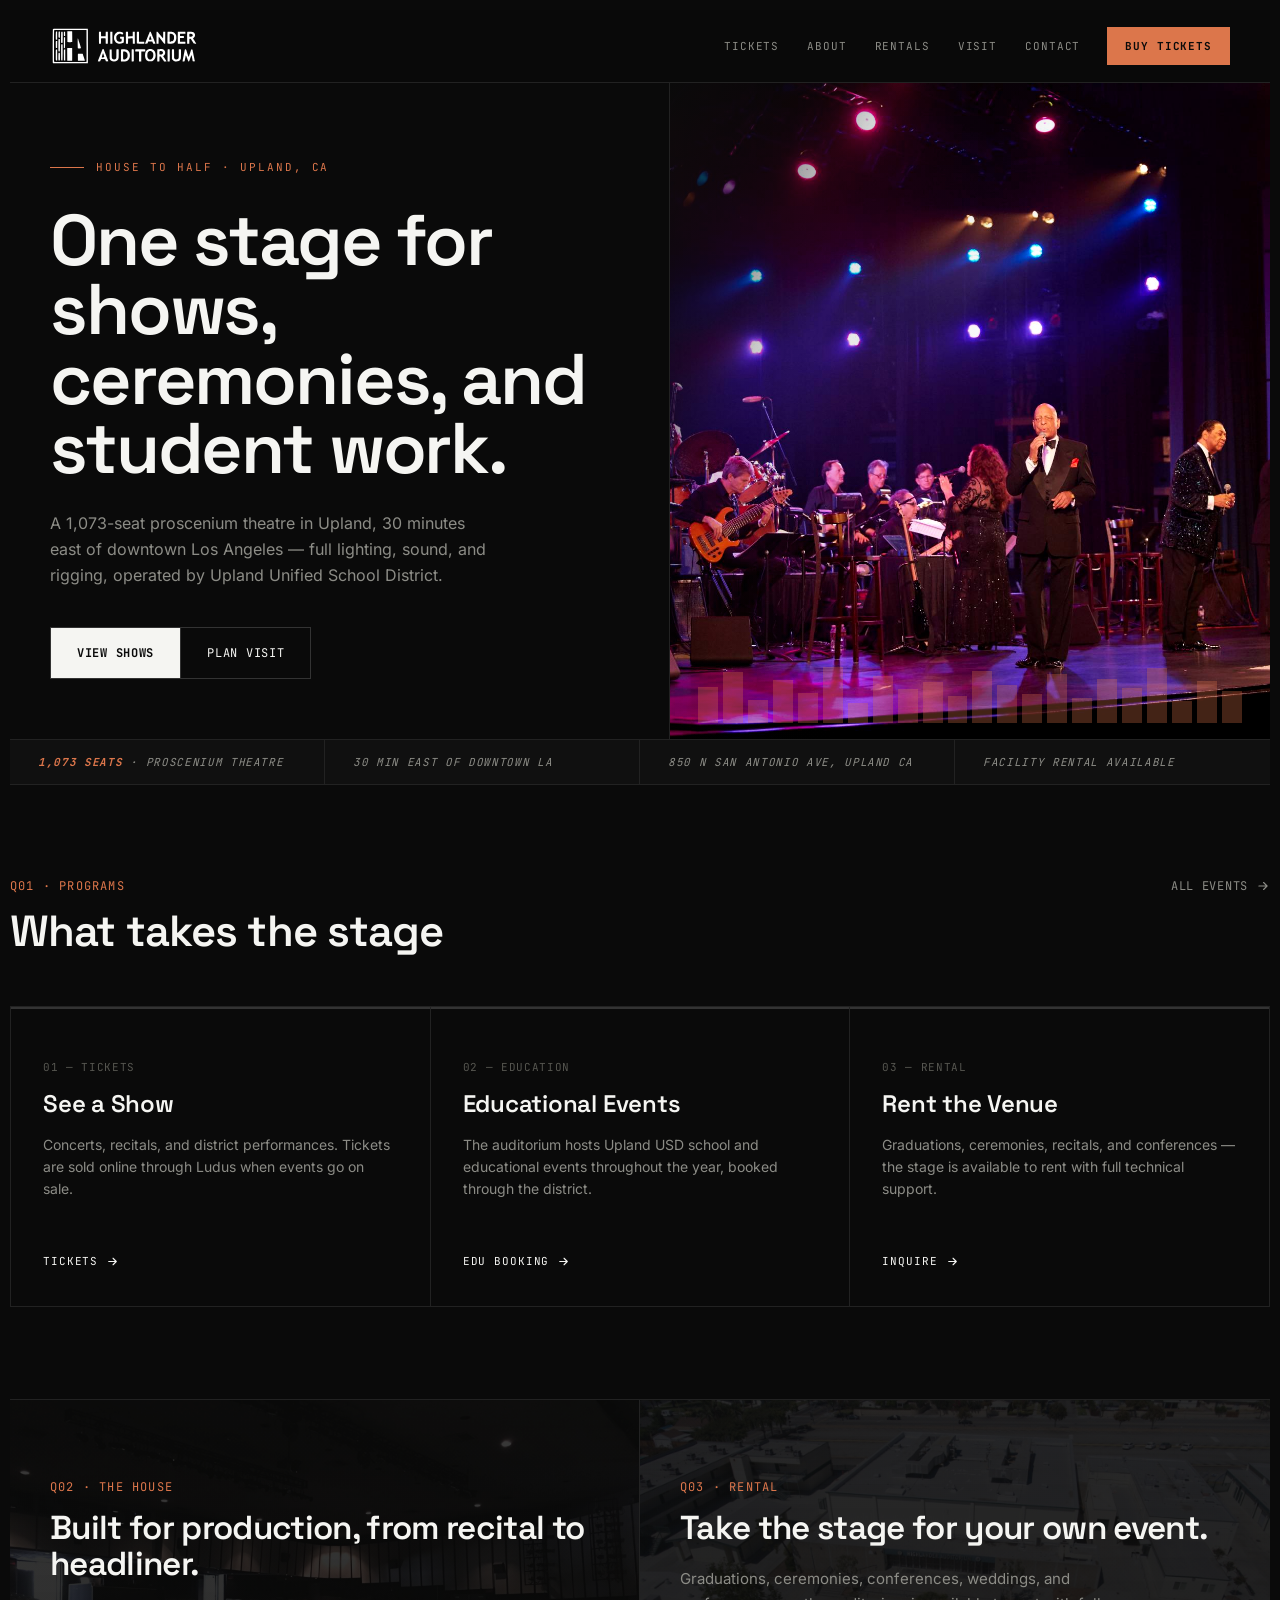
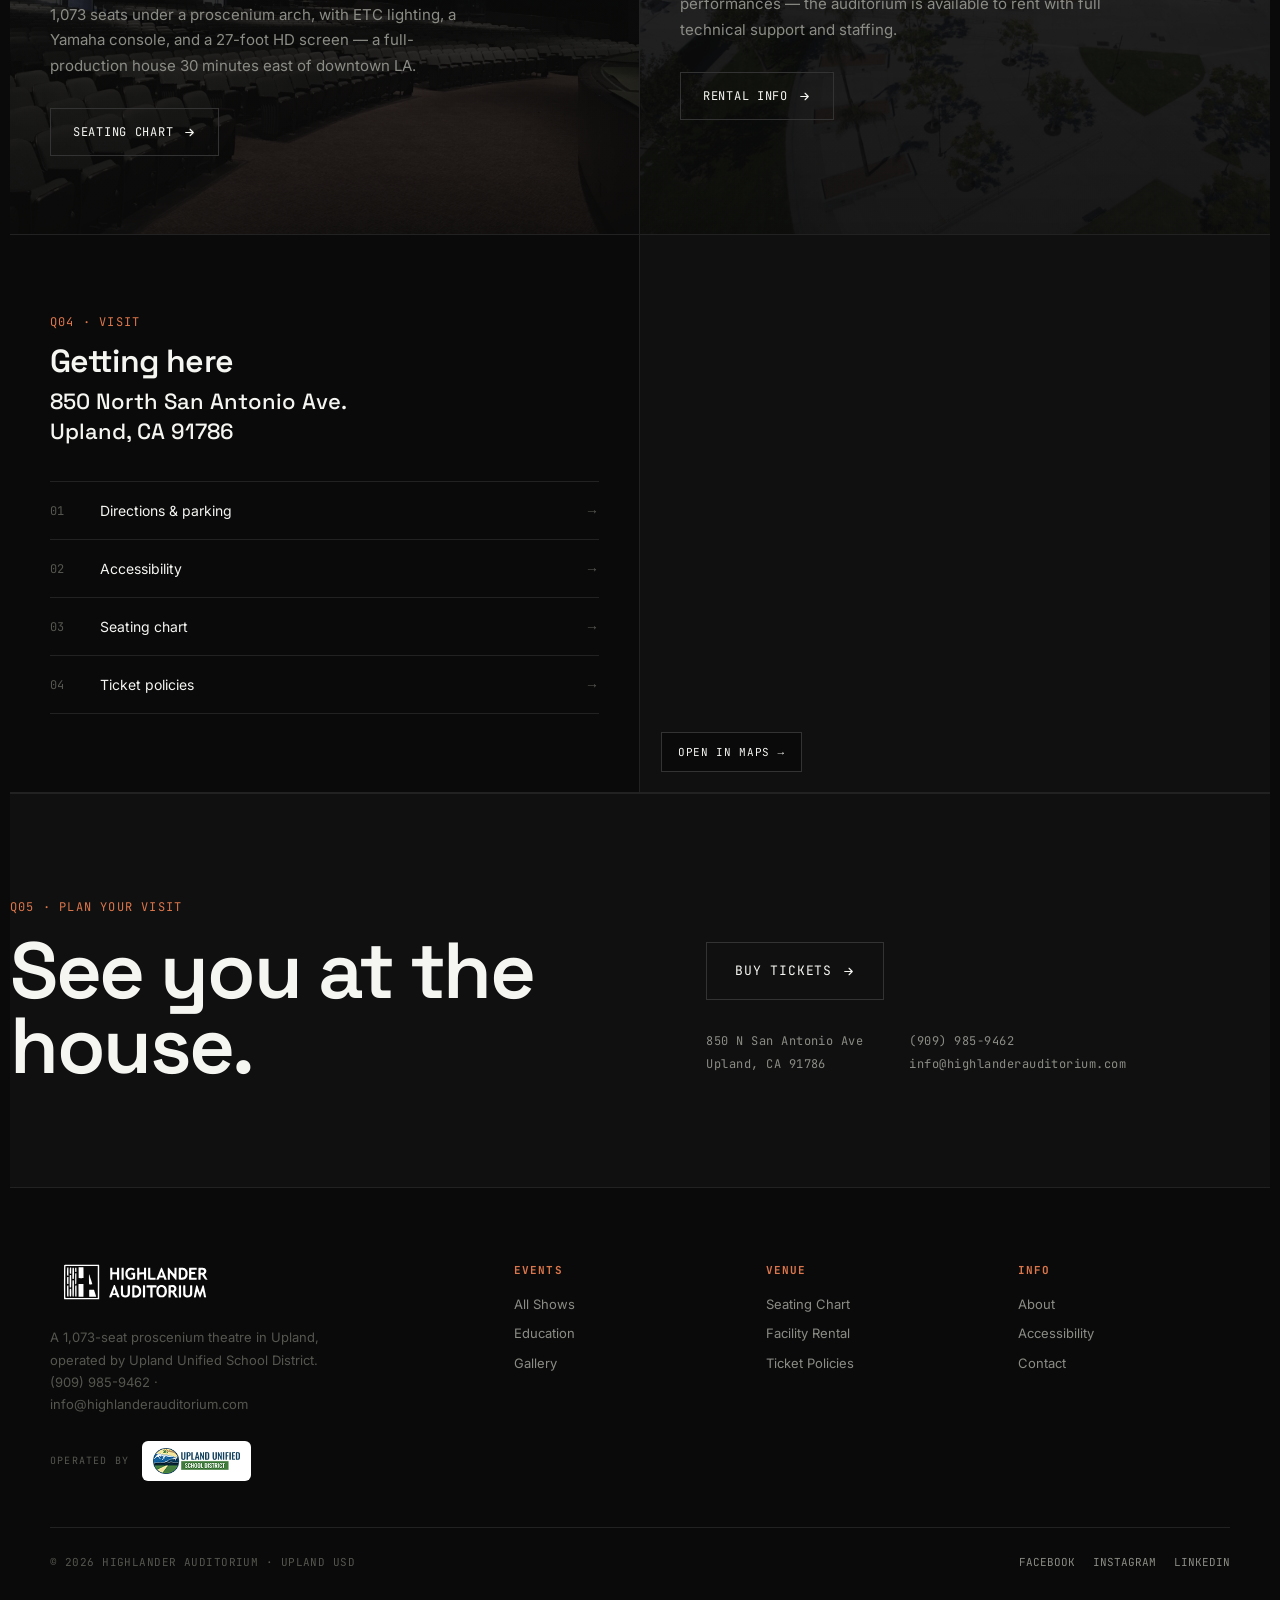
==== commit 13d08ac9: "Add UUSD district logo to footer co-brand lockup Place the Upland Unified School District logo in th" ====
--- a/index.html
+++ b/index.html
@@ -143,6 +143,10 @@
   .ft{display:grid;grid-template-columns:2fr 1fr 1fr 1fr;gap:40px;padding:74px 0 46px;border-bottom:1px solid var(--line)}
   .fb svg{height:40px;margin-bottom:18px}
   .fb p{color:var(--greyd);font-size:13px;line-height:1.7;max-width:300px}
+  /* district co-brand: color logo on a light chip so it stays legible on the dark footer */
+  .uusd{display:inline-flex;align-items:center;gap:13px;margin-top:26px}
+  .uusd-lbl{font-family:'JetBrains Mono',monospace;font-size:10px;letter-spacing:.12em;text-transform:uppercase;color:var(--greyd)}
+  .uusd img{height:40px;width:auto;display:block;background:#fff;padding:7px 11px;border-radius:6px}
   .fc h4{font-family:'JetBrains Mono',monospace;font-size:11px;letter-spacing:.1em;text-transform:uppercase;color:var(--amber);margin-bottom:16px}
   .fc a{display:block;color:var(--grey);font-size:13px;margin-bottom:10px;transition:color .15s}
   .fc a:hover{color:var(--fg)}
@@ -402,7 +406,8 @@
   </div></div>
   <div class="wrap">
   <div class="ft">
-    <div class="fb"><svg class="logo-svg" width="173" height="46" viewBox="0 0 173 46" role="img" aria-label="Highlander Auditorium"><use href="#ha-logo"/></svg><p>A 1,073-seat proscenium theatre in Upland, operated by Upland Unified School District.<br><a href="tel:+19099859462">(909) 985-9462</a> · <a href="mailto:info@highlanderauditorium.com">info@highlanderauditorium.com</a></p></div>
+    <div class="fb"><svg class="logo-svg" width="173" height="46" viewBox="0 0 173 46" role="img" aria-label="Highlander Auditorium"><use href="#ha-logo"/></svg><p>A 1,073-seat proscenium theatre in Upland, operated by Upland Unified School District.<br><a href="tel:+19099859462">(909) 985-9462</a> · <a href="mailto:info@highlanderauditorium.com">info@highlanderauditorium.com</a></p>
+      <div class="uusd"><span class="uusd-lbl">Operated by</span><img src="assets/img/UUSD_Logo_Horizontal-150px.png" width="150" height="45" alt="Upland Unified School District" loading="lazy"></div></div>
     <div class="fc"><h4>Events</h4>
       <a href="https://www.highlanderauditorium.com/tickets/">All Shows</a>
       <a href="https://www.highlanderauditorium.com/edu/">Education</a>
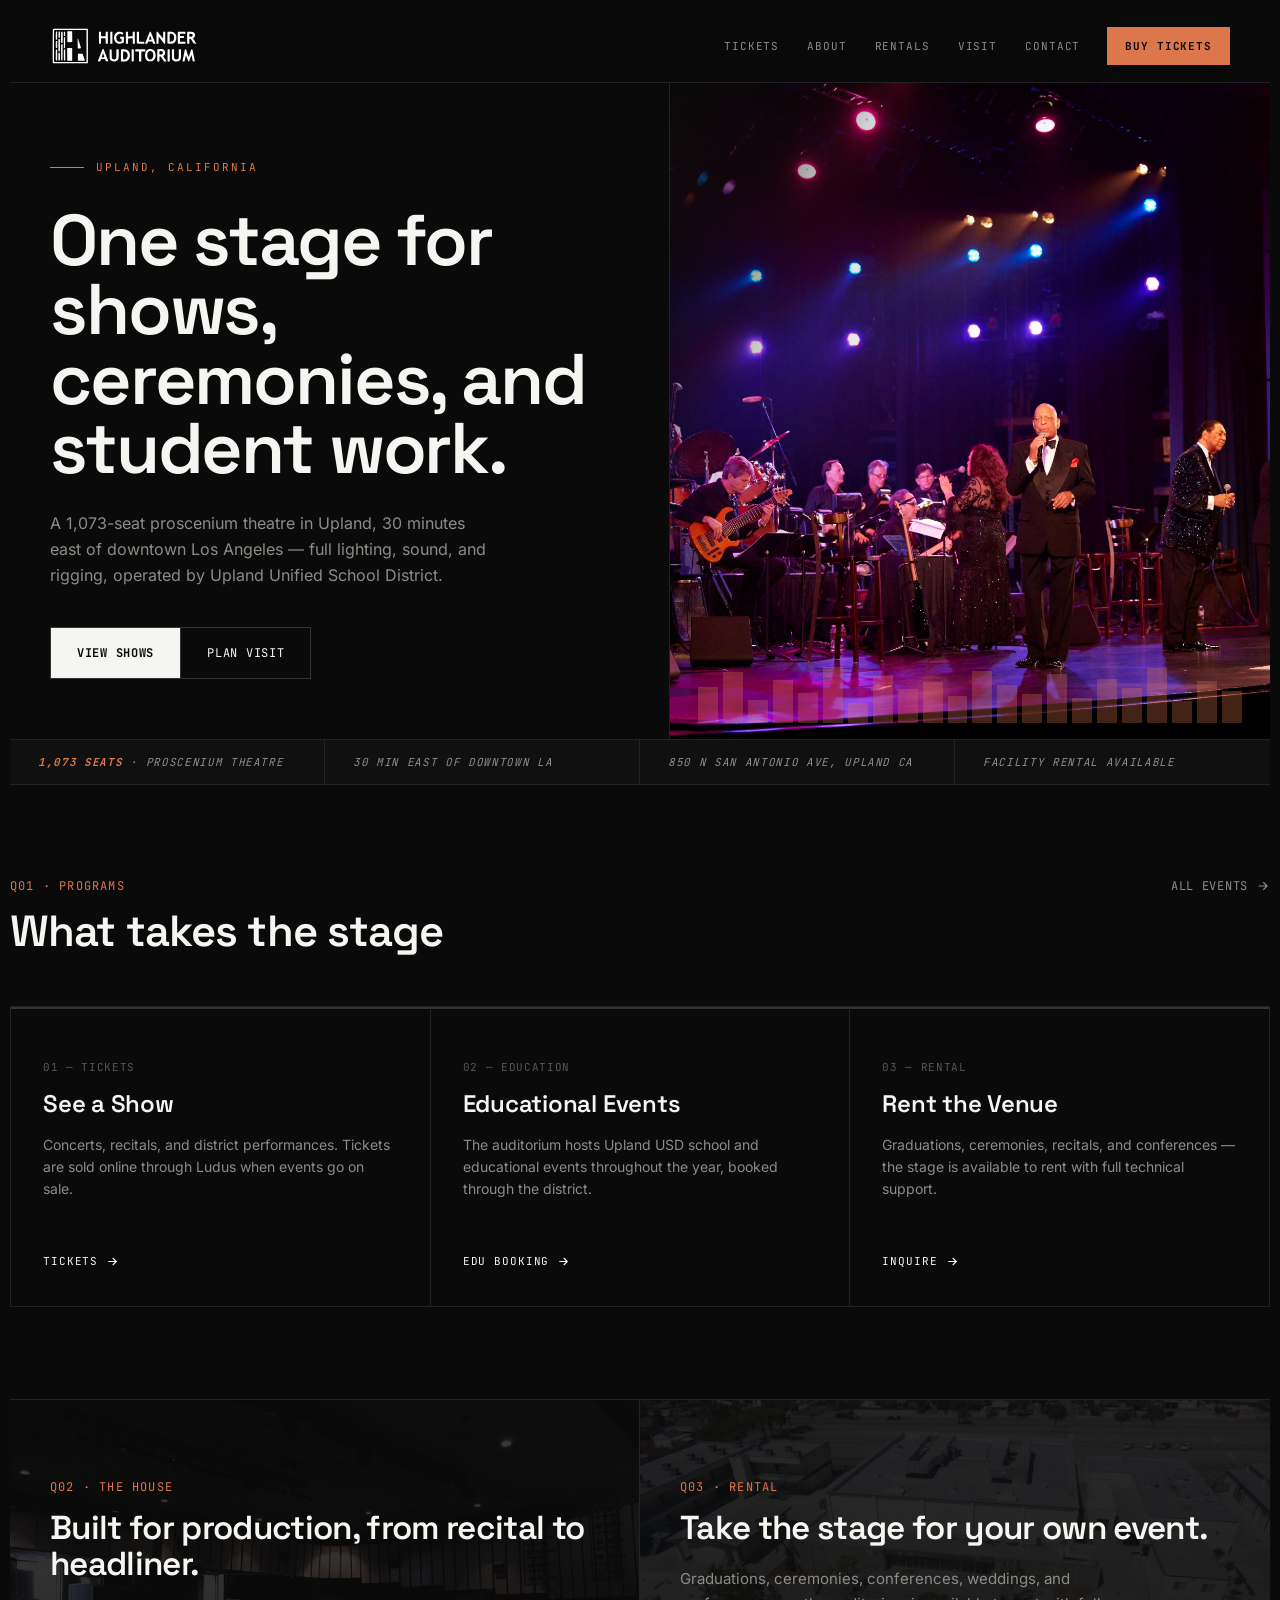
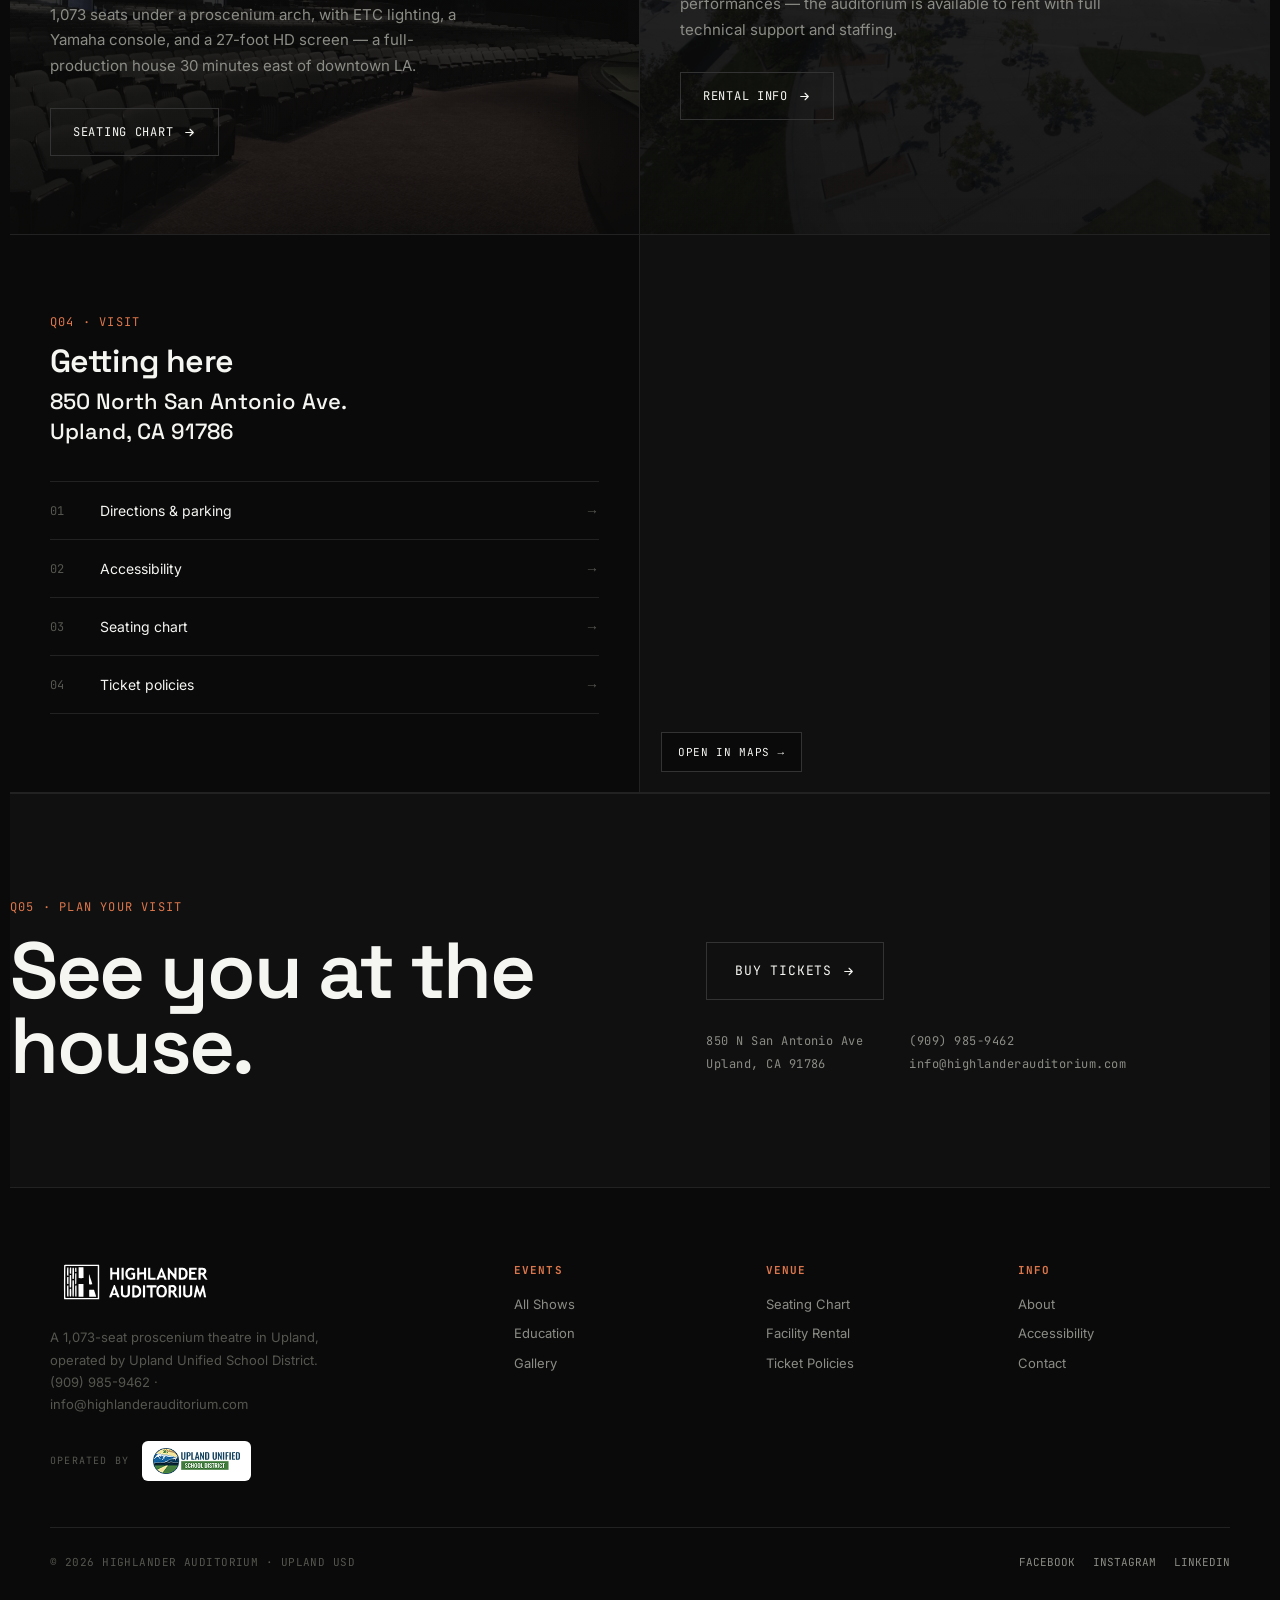
==== commit 6500cdb2: "Replace hero eyebrow jargon with plain location cue 'House to half' is theatre call-jargon that read" ====
--- a/index.html
+++ b/index.html
@@ -147,6 +147,7 @@
   .uusd{display:inline-flex;align-items:center;gap:13px;margin-top:26px}
   .uusd-lbl{font-family:'JetBrains Mono',monospace;font-size:10px;letter-spacing:.12em;text-transform:uppercase;color:var(--greyd)}
   .uusd img{height:40px;width:auto;display:block;background:#fff;padding:7px 11px;border-radius:6px}
+  .uusd:hover .uusd-lbl{color:var(--amber)}
   .fc h4{font-family:'JetBrains Mono',monospace;font-size:11px;letter-spacing:.1em;text-transform:uppercase;color:var(--amber);margin-bottom:16px}
   .fc a{display:block;color:var(--grey);font-size:13px;margin-bottom:10px;transition:color .15s}
   .fc a:hover{color:var(--fg)}
@@ -310,7 +311,7 @@
 
 <section class="hero" id="main"><div class="hero-grid">
   <div class="hero-left">
-    <div class="cue">House to half · Upland, CA</div>
+    <div class="cue">Upland, California</div>
     <h1>One stage for shows, ceremonies, and student work.</h1>
     <p>A 1,073-seat proscenium theatre in Upland, 30 minutes east of downtown Los Angeles — full lighting, sound, and rigging, operated by Upland Unified School District.</p>
     <div class="hero-cta">
@@ -407,7 +408,7 @@
   <div class="wrap">
   <div class="ft">
     <div class="fb"><svg class="logo-svg" width="173" height="46" viewBox="0 0 173 46" role="img" aria-label="Highlander Auditorium"><use href="#ha-logo"/></svg><p>A 1,073-seat proscenium theatre in Upland, operated by Upland Unified School District.<br><a href="tel:+19099859462">(909) 985-9462</a> · <a href="mailto:info@highlanderauditorium.com">info@highlanderauditorium.com</a></p>
-      <div class="uusd"><span class="uusd-lbl">Operated by</span><img src="assets/img/UUSD_Logo_Horizontal-150px.png" width="150" height="45" alt="Upland Unified School District" loading="lazy"></div></div>
+      <a class="uusd" href="https://www.upland.k12.ca.us/" target="_blank" rel="noopener"><span class="uusd-lbl">Operated by</span><img src="assets/img/UUSD_Logo_Horizontal-150px.png" width="150" height="45" alt="Upland Unified School District" loading="lazy"></a></div>
     <div class="fc"><h4>Events</h4>
       <a href="https://www.highlanderauditorium.com/tickets/">All Shows</a>
       <a href="https://www.highlanderauditorium.com/edu/">Education</a>
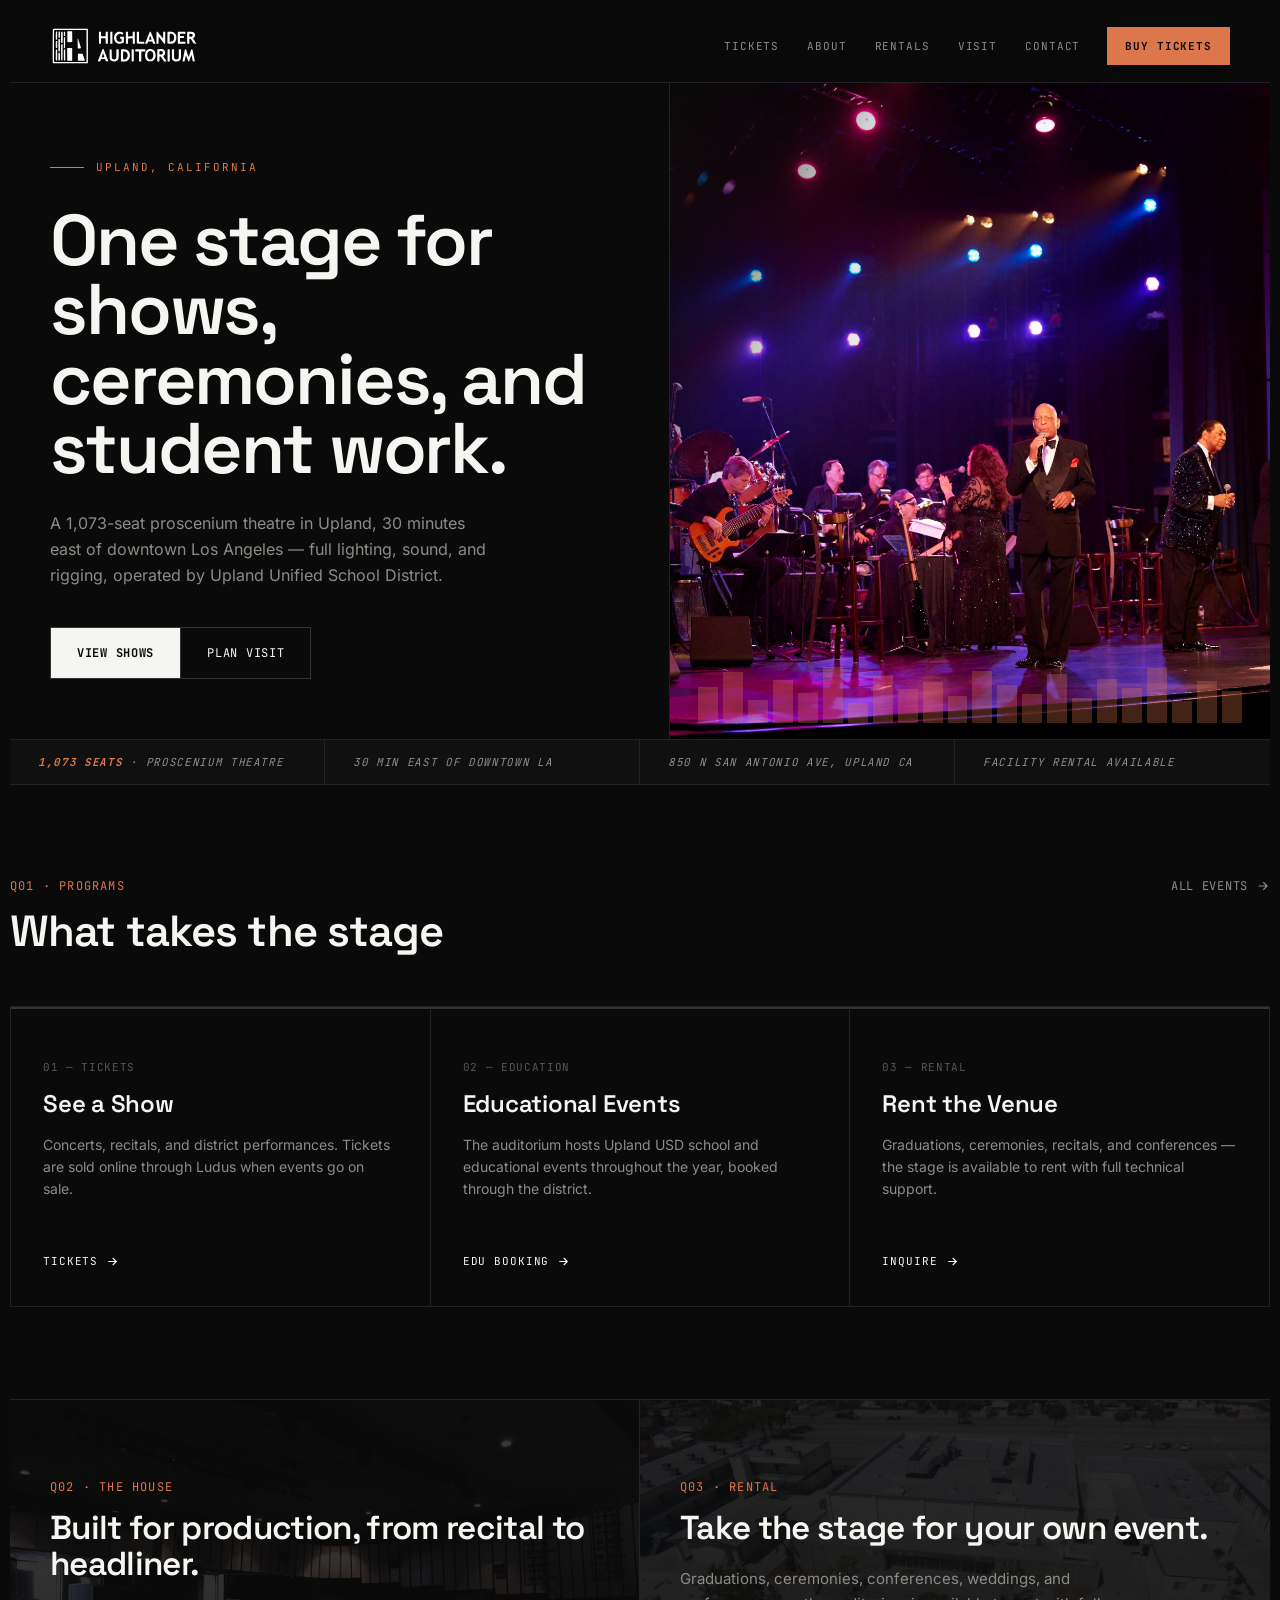
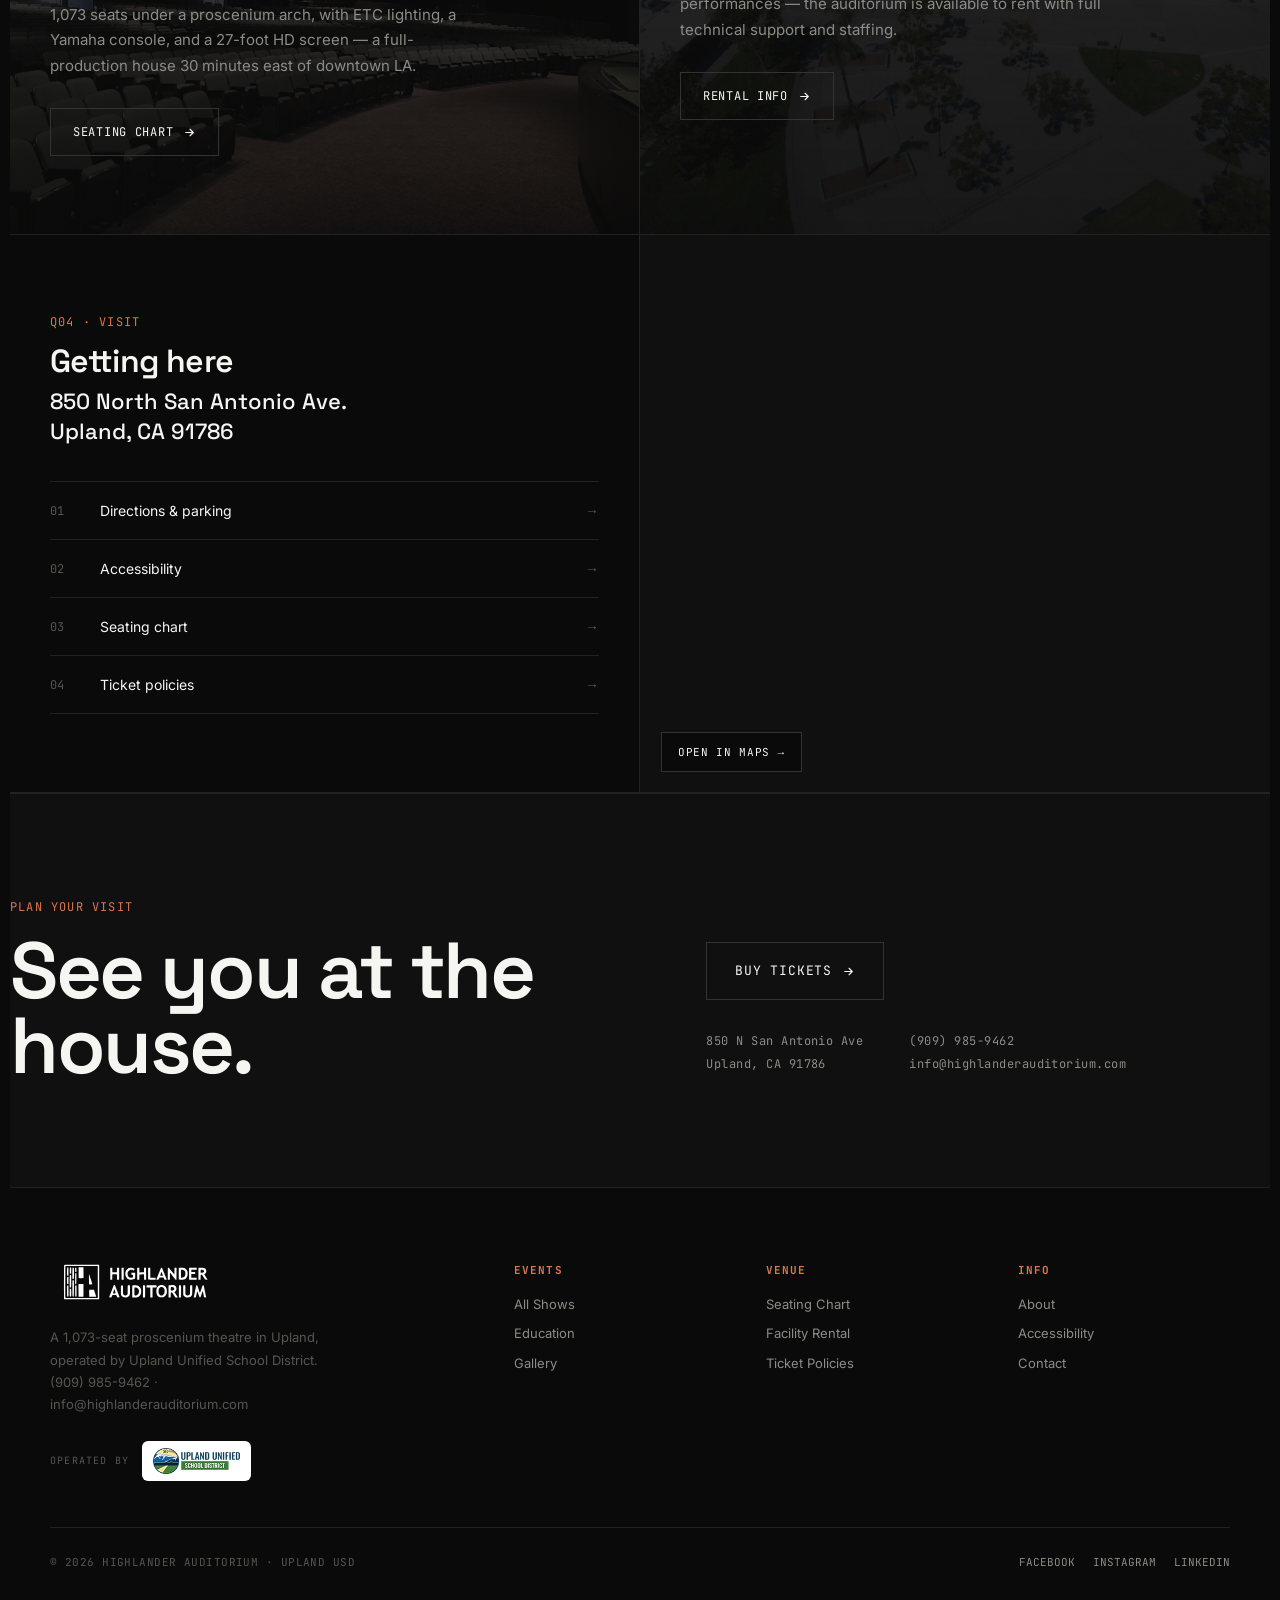
==== commit 03a0e70f: "Build out real content pages; factor shared CSS/JS/logo Turn the demo's in-page anchors into a real " ====
--- a/index.html
+++ b/index.html
@@ -4,8 +4,8 @@
 <meta charset="UTF-8">
 <meta name="viewport" content="width=device-width, initial-scale=1.0">
 <title>Highlander Auditorium — Upland, CA</title>
-<link rel="icon" type="image/jpeg" href="assets/img/favicon.jpg" sizes="any">
-<link rel="apple-touch-icon" href="assets/img/apple-touch-icon.jpg">
+<link rel="icon" type="image/jpeg" href="/assets/img/favicon.jpg" sizes="any">
+<link rel="apple-touch-icon" href="/assets/img/apple-touch-icon.jpg">
 <meta name="description" content="Highlander Auditorium — a 1,073-seat proscenium theatre in Upland, CA, 30 minutes east of downtown Los Angeles. Ticketed shows, educational events, and facility rentals, operated by Upland Unified School District.">
 <meta name="theme-color" content="#0A0A0A">
 <link rel="canonical" href="https://www.highlanderauditorium.com/">
@@ -16,295 +16,22 @@
 <meta property="og:url" content="https://www.highlanderauditorium.com/">
 <meta property="og:image" content="https://www.highlanderauditorium.com/assets/img/hero.jpg">
 <meta name="twitter:card" content="summary_large_image">
-<link rel="preload" href="assets/fonts/spacegrotesk.woff2" as="font" type="font/woff2" crossorigin>
-<link rel="preload" href="assets/fonts/inter.woff2" as="font" type="font/woff2" crossorigin>
-<style>
-  /* Self-hosted variable fonts (latin subset). No third-party font requests. */
-  @font-face{font-family:'Space Grotesk';font-style:normal;font-weight:300 700;font-display:swap;src:url('assets/fonts/spacegrotesk.woff2') format('woff2')}
-  @font-face{font-family:'Inter';font-style:normal;font-weight:100 900;font-display:swap;src:url('assets/fonts/inter.woff2') format('woff2')}
-  @font-face{font-family:'JetBrains Mono';font-style:normal;font-weight:100 800;font-display:swap;src:url('assets/fonts/jetbrainsmono.woff2') format('woff2')}
-  *,*::before,*::after{box-sizing:border-box;margin:0;padding:0}
-  :root{
-    --bg:#0A0A0A; --bg2:#101010; --line:#222; --line2:#333;
-    --fg:#F5F5F2; --grey:#8C8C86; --greyd:#565650;
-    --amber:#DC764B;   /* sampled from venue stage wash, hue 18° */
-  }
-  html{scroll-behavior:smooth}
-  body{background:var(--bg);color:var(--fg);font-family:'Inter',sans-serif;-webkit-font-smoothing:antialiased;line-height:1.5;padding:10px}
-  a{color:inherit;text-decoration:none}
-  .skip{position:absolute;left:-9999px;top:0;z-index:100;background:var(--amber);color:var(--bg);padding:10px 16px;font-family:'JetBrains Mono',monospace;font-size:12px;text-transform:uppercase;letter-spacing:.06em}
-  .skip:focus{left:10px;top:10px}
-  .svg-defs{position:absolute;width:0;height:0;overflow:hidden}
-  .wrap{max-width:1280px;margin:0 auto;padding:0 40px}
-  .mono{font-family:'JetBrains Mono',monospace}
-  @media(max-width:640px){.wrap{padding:0 20px}}
-
-  /* HEADER */
-  header{position:sticky;top:10px;z-index:50;background:rgba(10,10,10,.85);backdrop-filter:blur(12px);border-bottom:1px solid var(--line)}
-  .hd{display:flex;align-items:center;justify-content:space-between;height:72px}
-  .hd .logo svg{height:40px;width:auto;display:block}
-  nav{display:flex;align-items:center;gap:2px}
-  nav a{font-family:'JetBrains Mono',monospace;font-size:11px;letter-spacing:.08em;text-transform:uppercase;color:var(--grey);padding:10px 13px;transition:color .15s}
-  nav a:hover{color:var(--fg)}
-  nav .buy{margin-left:12px;color:var(--bg);background:var(--amber);font-weight:700;padding:11px 18px;transition:filter .15s}
-  nav .buy:hover{filter:brightness(1.12)}
-  .burger{display:none}
-
-  /* HERO */
-  .hero{position:relative;border-bottom:1px solid var(--line);overflow:hidden}
-  .hero-grid{display:grid;grid-template-columns:1.1fr 1fr;min-height:620px}
-  .hero-left{padding:76px 40px 60px;display:flex;flex-direction:column;justify-content:center;border-right:1px solid var(--line);position:relative;z-index:2;background:var(--bg)}
-  .cue{font-family:'JetBrains Mono',monospace;font-size:11px;letter-spacing:.18em;text-transform:uppercase;color:var(--amber);display:flex;align-items:center;gap:12px;margin-bottom:30px}
-  .cue::before{content:"";width:34px;height:1px;background:var(--amber)}
-  .hero h1{font-family:'Space Grotesk',sans-serif;font-weight:600;font-size:clamp(42px,5.6vw,76px);line-height:.97;letter-spacing:-.03em;margin-bottom:26px}
-  .hero p{color:var(--grey);font-size:16px;max-width:440px;line-height:1.65;margin-bottom:38px}
-  .hero-cta{display:flex;border:1px solid var(--line2);width:fit-content}
-  .hero-cta a{padding:16px 26px;font-family:'JetBrains Mono',monospace;font-size:12px;letter-spacing:.06em;text-transform:uppercase;transition:background .15s,color .15s}
-  .hero-cta a.p{background:var(--fg);color:var(--bg);font-weight:700}
-  .hero-cta a.p:hover{background:var(--amber)}
-  .hero-cta a.s{border-left:1px solid var(--line2)}
-  .hero-cta a.s:hover{background:var(--bg2)}
-  .hero-right{position:relative;background:#000;overflow:hidden}
-  .hero-right img{position:absolute;inset:0;width:100%;height:100%;object-fit:cover;filter:contrast(1.04) saturate(1.05)}
-  .hero-right::after{content:"";position:absolute;inset:0;background:linear-gradient(115deg,var(--bg) 0%,rgba(10,10,10,.12) 26%,transparent 52%)}
-  /* dimmer/channel strip along hero bottom of right pane */
-  .channels{position:absolute;bottom:0;left:0;right:0;z-index:2;display:flex;align-items:flex-end;gap:5px;height:74px;padding:0 28px 16px}
-  .channels i{flex:1;background:var(--amber);opacity:.3;display:block}
-
-  /* RUNSTRIP (ticker as run sheet) */
-  .run{border-bottom:1px solid var(--line);background:var(--bg2);display:flex;flex-wrap:wrap}
-    .run i{flex:1 1 25%;display:flex;align-items:center;gap:8px;font-family:'JetBrains Mono',monospace;font-size:11px;letter-spacing:.06em;color:var(--grey);text-transform:uppercase;padding:14px 28px;border-right:1px solid var(--line)}
-  .run i:last-child{border-right:none}
-  .run i b{font-weight:700;color:var(--amber)}
-
-  /* SECTION */
-  .sec{border-bottom:1px solid var(--line)}
-  .sec-inner{padding:92px 0}
-  .sec-head{display:flex;align-items:baseline;justify-content:space-between;gap:24px;margin-bottom:52px}
-  .qnum{font-family:'JetBrains Mono',monospace;font-size:12px;letter-spacing:.1em;margin-bottom:14px;color:var(--amber)}
-  .sec-title{font-family:'Space Grotesk',sans-serif;font-size:clamp(28px,3.4vw,46px);font-weight:600;letter-spacing:-.02em;line-height:1.02}
-  .sec-link{font-family:'JetBrains Mono',monospace;font-size:12px;text-transform:uppercase;letter-spacing:.06em;color:var(--grey);white-space:nowrap;display:inline-flex;align-items:center;gap:8px;transition:color .15s}
-  .sec-link:hover{color:var(--fg)}
-  .sec-link svg{transition:transform .15s}.sec-link:hover svg{transform:translateX(4px)}
-
-  /* PROGRAMS — accent-keyed */
-  .progs{display:grid;grid-template-columns:repeat(3,1fr);border-top:1px solid var(--line);border-left:1px solid var(--line)}
-  .prog{border-right:1px solid var(--line);border-bottom:1px solid var(--line);padding:0 32px 36px;display:flex;flex-direction:column;gap:16px;min-height:300px;position:relative;transition:background .18s}
-  .prog::before{content:"";display:block;height:2px;margin:0 -32px 34px;background:var(--line2);transition:background .18s}
-  .prog:hover::before{background:var(--amber)}
-  .prog:hover{background:var(--bg2)}
-  .prog .swatch{font-family:'JetBrains Mono',monospace;font-size:11px;color:var(--greyd);letter-spacing:.06em}
-  .prog h3{font-family:'Space Grotesk',sans-serif;font-weight:600;font-size:24px;letter-spacing:-.01em;line-height:1.1}
-  .prog p{color:var(--grey);font-size:14px;line-height:1.6;flex:1}
-  .prog .go{font-family:'JetBrains Mono',monospace;font-size:11px;text-transform:uppercase;letter-spacing:.08em;display:inline-flex;align-items:center;gap:8px}
-  .prog:hover .go{color:var(--amber)}
-  .prog .go svg{transition:transform .15s}.prog:hover .go svg{transform:translateX(4px)}
-
-  /* SPLIT */
-  .split{display:grid;grid-template-columns:1fr 1fr}
-  .split>div{padding:78px 40px;background-size:cover;background-position:center;position:relative}
-  /* real venue photography behind each panel, under a heavy dark wash for legibility */
-  .split .a{border-right:1px solid var(--line);background-image:linear-gradient(rgba(10,10,10,.80),rgba(10,10,10,.90)),url('assets/img/interior.jpg')}
-  .split .b{background-image:linear-gradient(rgba(10,10,10,.86),rgba(10,10,10,.93)),url('assets/img/aerial.jpg')}
-  .split h2{font-family:'Space Grotesk',sans-serif;font-weight:600;font-size:clamp(24px,2.6vw,34px);letter-spacing:-.02em;line-height:1.08;margin-bottom:20px}
-  .split p{color:var(--grey);font-size:15px;line-height:1.7;max-width:440px;margin-bottom:30px}
-  .btn{display:inline-flex;align-items:center;gap:10px;border:1px solid var(--line2);padding:14px 22px;font-family:'JetBrains Mono',monospace;font-size:12px;text-transform:uppercase;letter-spacing:.06em;transition:background .15s,color .15s,border-color .15s}
-  .btn:hover{background:var(--amber);color:var(--bg);border-color:var(--amber)}
-
-  /* VISIT */
-  .visit{display:grid;grid-template-columns:1fr 1fr}
-  .visit-info{padding:78px 40px;border-right:1px solid var(--line)}
-  .addr{font-family:'Space Grotesk',sans-serif;font-size:22px;font-weight:500;margin:8px 0 34px;line-height:1.4}
-  .vrow{display:flex;align-items:center;gap:16px;padding:18px 0;border-top:1px solid var(--line);font-size:14px;transition:padding-left .15s,color .15s;font-family:'Inter',sans-serif}
-  .vrow:last-of-type{border-bottom:1px solid var(--line)}
-  .vrow:hover{padding-left:8px;color:var(--amber)}
-  .vrow .n{font-family:'JetBrains Mono',monospace;font-size:12px;color:var(--greyd);width:34px}
-  .vrow .arr{margin-left:auto;color:var(--greyd)}.vrow:hover .arr{color:var(--amber)}
-  .visit-map{position:relative;min-height:460px;background:var(--bg2);border-left:1px solid transparent}
-  /* Dark-map treatment: invert + double hue-rotate keeps water/land colour rather than
-     flattening to grey (the earlier grayscale(1) hack killed all hue). Still a live third-party
-     iframe — see HANDOFF.md for the keyless static-tile alternative. */
-  .visit-map iframe{position:absolute;inset:0;width:100%;height:100%;border:0;filter:invert(.92) hue-rotate(180deg) brightness(.95) contrast(.9);transition:filter .2s}
-  .visit-map:hover iframe{filter:invert(.9) hue-rotate(180deg) brightness(1) contrast(.92)}
-  .visit-map .pin{position:absolute;left:20px;bottom:20px;z-index:2;display:inline-flex;align-items:center;gap:9px;background:var(--bg);border:1px solid var(--line2);padding:11px 16px;font-family:'JetBrains Mono',monospace;font-size:11px;letter-spacing:.06em;text-transform:uppercase;color:var(--fg);transition:border-color .15s,color .15s}
-  .visit-map .pin:hover{border-color:var(--amber);color:var(--amber)}
-
-  /* FOOTER */
-  footer{padding:0 0 38px}
-  /* thick closing band: full-bleed, oversized display headline + primary CTA + real contact */
-  .foot-cta{border-top:1px solid var(--line);border-bottom:1px solid var(--line);background:var(--bg2)}
-  .fcta-in{display:grid;grid-template-columns:1.15fr 1fr;gap:48px;align-items:end;padding:104px 0}
-  .fcta-lead .qnum{margin-bottom:18px}
-  .fcta-lead h2{font-family:'Space Grotesk',sans-serif;font-weight:600;font-size:clamp(40px,6.2vw,88px);line-height:.94;letter-spacing:-.03em}
-  .fcta-side{display:flex;flex-direction:column;align-items:flex-start;gap:30px;padding-bottom:8px}
-  .fcta-side .btn{padding:18px 28px;font-size:13px}
-  .fcta-meta{display:flex;gap:46px;font-size:12px;color:var(--grey);line-height:1.9;letter-spacing:.04em}
-  .fcta-meta a{transition:color .15s}.fcta-meta a:hover{color:var(--amber)}
-  .ft{display:grid;grid-template-columns:2fr 1fr 1fr 1fr;gap:40px;padding:74px 0 46px;border-bottom:1px solid var(--line)}
-  .fb svg{height:40px;margin-bottom:18px}
-  .fb p{color:var(--greyd);font-size:13px;line-height:1.7;max-width:300px}
-  /* district co-brand: color logo on a light chip so it stays legible on the dark footer */
-  .uusd{display:inline-flex;align-items:center;gap:13px;margin-top:26px}
-  .uusd-lbl{font-family:'JetBrains Mono',monospace;font-size:10px;letter-spacing:.12em;text-transform:uppercase;color:var(--greyd)}
-  .uusd img{height:40px;width:auto;display:block;background:#fff;padding:7px 11px;border-radius:6px}
-  .uusd:hover .uusd-lbl{color:var(--amber)}
-  .fc h4{font-family:'JetBrains Mono',monospace;font-size:11px;letter-spacing:.1em;text-transform:uppercase;color:var(--amber);margin-bottom:16px}
-  .fc a{display:block;color:var(--grey);font-size:13px;margin-bottom:10px;transition:color .15s}
-  .fc a:hover{color:var(--fg)}
-  .fbot{display:flex;justify-content:space-between;align-items:center;padding-top:26px;flex-wrap:wrap;gap:16px}
-  .fbot .c{font-family:'JetBrains Mono',monospace;font-size:11px;color:var(--greyd);letter-spacing:.04em}
-  .fs{display:flex;gap:18px}
-  .fs a{font-family:'JetBrains Mono',monospace;font-size:11px;color:var(--grey);text-transform:uppercase;transition:color .15s}
-  .fs a:hover{color:var(--amber)}
-
-  @media(max-width:900px){
-    .hero-grid{grid-template-columns:1fr}
-    .hero-left{border-right:none;border-bottom:1px solid var(--line)}
-    .hero-right{min-height:360px}
-    .progs{grid-template-columns:1fr}
-    .split,.visit{grid-template-columns:1fr}
-    .split .a,.visit-info{border-right:none;border-bottom:1px solid var(--line)}
-    .ft{grid-template-columns:1fr 1fr}
-    .fcta-in{grid-template-columns:1fr;gap:36px;align-items:start;padding:76px 0}
-    .run i{flex-basis:50%}
-    .run i:nth-child(2){border-right:none}
-  }
-  @media(max-width:640px){
-    nav{display:none}.burger{display:block;background:none;border:1px solid var(--line2);color:var(--fg);padding:8px 12px;font-family:'JetBrains Mono',monospace;font-size:11px;letter-spacing:.06em}
-    nav.open{display:flex;position:absolute;top:calc(100% + 1px);left:0;right:0;flex-direction:column;align-items:stretch;gap:0;background:rgba(10,10,10,.97);backdrop-filter:blur(12px);border-bottom:1px solid var(--line)}
-    nav.open a{padding:15px 20px;border-top:1px solid var(--line)}
-    nav.open .buy{margin:0;padding:16px 20px;text-align:center}
-    .burger[aria-expanded="true"]{background:var(--amber);color:var(--bg);border-color:var(--amber)}
-    .hero-left{padding:52px 20px}.sec-inner{padding:60px 0}
-    .split>div,.visit-info{padding:52px 20px}.ft{grid-template-columns:1fr;gap:30px}
-    .fcta-in{padding:60px 0}.fcta-meta{flex-direction:column;gap:14px}
-    .run i{flex-basis:100%;border-right:none;border-bottom:1px solid var(--line)}
-    .run i:last-child{border-bottom:none}
-  }
-  @media(prefers-reduced-motion:reduce){*{transition:none!important;scroll-behavior:auto!important}}
-  :focus-visible{outline:2px solid var(--amber);outline-offset:2px}
-</style>
+<link rel="preload" href="/assets/fonts/spacegrotesk.woff2" as="font" type="font/woff2" crossorigin>
+<link rel="preload" href="/assets/fonts/inter.woff2" as="font" type="font/woff2" crossorigin>
+<link rel="stylesheet" href="/assets/css/site.css">
 </head>
 <body>
 <a class="skip" href="#main">Skip to content</a>
-<svg class="svg-defs" width="0" height="0" aria-hidden="true" focusable="false"><symbol id="ha-logo" viewBox="0 0 173 46"><g transform="translate(2,2) scale(0.16601)"><g transform="translate(0.000000,253.000000) scale(0.100000,-0.100000)"
-fill="#FFFFFF" stroke="none"><path d="M82 2448 c-18 -18 -17 -2351 1 -2370 11 -11 228 -12 1218 -8 l1204 5
-3 1184 c2 941 0 1186 -10 1193 -7 4 -551 8 -1208 8 -917 0 -1199 -3 -1208 -12z
-m2323 -78 c3 -5 6 -499 5 -1097 0 -599 0 -1096 0 -1105 0 -17 -60 -18 -1119
--18 -1011 0 -1119 2 -1125 16 -8 20 -8 2178 0 2198 6 14 113 16 1119 16 712 0
-1116 -4 1120 -10z"/><path d="M1082 1913 l3 -378 145 -3 c80 -1 155 0 168 3 l22 5 0 359 c0 198 -3
-366 -6 375 -5 14 -30 16 -170 16 l-164 0 2 -377z"/><path d="M292 2258 c-14 -14 -18 -524 -3 -546 5 -8 23 -12 47 -10 l39 3 0 280
-0 280 -35 3 c-19 2 -41 -3 -48 -10z"/><path d="M482 2258 c-14 -14 -17 -384 -3 -406 5 -8 23 -12 47 -10 l39 3 3 204
-c2 157 -1 206 -10 213 -19 12 -62 10 -76 -4z"/><path d="M660 2241 c-11 -21 -15 -727 -4 -755 7 -19 74 -22 92 -4 16 16 17
-729 2 759 -7 13 -21 19 -45 19 -24 0 -38 -6 -45 -19z"/><path d="M847 2254 c-4 -4 -7 -69 -7 -145 0 -130 1 -138 21 -144 11 -4 31 -4
-45 -1 l25 7 -3 142 -3 142 -35 3 c-20 2 -39 0 -43 -4z"/><path d="M847 1874 c-4 -4 -7 -175 -7 -380 l0 -374 27 -6 c59 -15 58 -23 58
-387 l0 374 -35 3 c-20 2 -39 0 -43 -4z"/><path d="M1799 1769 c-6 -86 5 -647 13 -656 12 -15 185 -18 207 -4 16 11 23
--15 -105 376 -35 105 -66 207 -69 227 -7 38 -44 84 -46 57z"/><path d="M471 1727 c-12 -31 -12 -795 -1 -824 12 -30 74 -33 90 -4 14 27 14
-805 0 832 -16 29 -78 26 -89 -4z"/><path d="M296 1604 c-14 -13 -16 -49 -16 -239 0 -216 1 -225 20 -235 12 -6 33
--10 48 -8 l27 3 3 241 2 242 -22 6 c-35 9 -45 7 -62 -10z"/><path d="M656 1364 c-9 -25 -7 -1077 3 -1092 9 -15 75 -21 88 -8 14 13 15
-1086 2 1102 -16 20 -85 18 -93 -2z"/><path d="M1075 1118 c-3 -7 -4 -206 -3 -443 l3 -430 167 -3 c167 -2 168 -2
-173 20 3 13 4 212 3 443 l-3 420 -168 3 c-128 2 -169 0 -172 -10z"/><path d="M292 1008 c-9 -9 -12 -99 -12 -375 0 -403 -3 -386 68 -376 l32 5 -2
-377 -3 376 -35 3 c-19 2 -41 -3 -48 -10z"/><path d="M845 1008 c-3 -7 -4 -177 -3 -378 l3 -365 45 0 45 0 0 375 0 375 -43
-3 c-28 2 -44 -1 -47 -10z"/><path d="M471 782 c-13 -24 -14 -492 -2 -511 13 -20 79 -20 92 0 12 20 12 485
--1 510 -14 26 -75 26 -89 1z"/><path d="M1814 707 c-2 -7 -3 -114 -2 -237 l3 -225 234 -3 c129 -1 239 2 243
-6 9 9 1 35 -85 287 -19 55 -38 112 -41 127 -12 55 -24 58 -192 58 -116 0 -156
--3 -160 -13z"/></g></g><g transform="translate(54,6) scale(0.14151)"><g transform="translate(0.000000,106.000000) scale(0.100000,-0.100000)"
-fill="#FFFFFF" stroke="none"><path d="M165 1008 c-3 -7 -4 -227 -3 -488 l3 -475 80 0 80 0 3 210 c2 152 6
-211 15 217 14 9 328 11 351 2 14 -5 16 -34 16 -214 0 -180 2 -209 16 -214 23
--9 137 -7 152 2 10 7 12 111 10 488 l-3 479 -85 0 -85 0 -5 -185 -5 -185 -185
-0 -185 0 -3 188 -2 187 -81 0 c-54 0 -81 -4 -84 -12z"/><path d="M1085 1008 c-3 -7 -4 -227 -3 -488 l3 -475 82 -3 c79 -3 83 -2 88 20
-3 13 4 232 3 488 l-3 465 -83 3 c-60 2 -84 -1 -87 -10z"/><path d="M1755 1013 c-38 -8 -130 -47 -165 -69 -83 -52 -151 -149 -185 -261
--20 -66 -20 -263 1 -323 56 -165 156 -264 305 -304 110 -29 277 -11 387 41 95
-45 92 35 92 290 l0 223 -155 0 -156 0 3 -77 3 -78 60 -5 60 -5 3 -97 3 -98
--46 -21 c-91 -43 -244 -12 -317 65 -58 60 -73 108 -73 236 0 109 2 118 30 169
-38 69 99 120 172 144 76 24 135 17 226 -27 39 -19 74 -33 77 -31 3 2 18 29 35
-60 33 65 31 74 -31 117 -61 42 -126 58 -223 57 -47 -1 -95 -3 -106 -6z"/><path d="M2355 1008 c-3 -7 -4 -227 -3 -488 l3 -475 83 -3 c45 -2 83 -2 84 0
-1 2 4 100 7 218 l6 215 176 3 c138 2 179 0 187 -11 8 -9 13 -86 14 -218 l3
--204 60 -3 c32 -2 70 -1 82 3 l23 5 -2 483 -3 482 -82 3 -83 3 -2 -188 -3
--188 -187 -3 -188 -2 -2 187 -3 188 -83 3 c-60 2 -84 -1 -87 -10z"/><path d="M3247 1014 c-4 -4 -7 -219 -7 -479 0 -353 3 -474 12 -483 9 -9 91
--12 305 -12 l294 0 -3 82 -3 83 -212 3 -213 2 -2 403 -3 402 -80 3 c-45 1 -84
-0 -88 -4z"/><path d="M4284 1003 c-3 -10 -9 -27 -14 -38 -4 -11 -14 -38 -23 -60 -8 -22
--33 -85 -55 -140 -22 -55 -54 -136 -72 -180 -17 -44 -35 -89 -39 -100 -5 -11
--15 -38 -24 -60 -22 -57 -95 -239 -123 -308 -13 -32 -22 -63 -18 -68 9 -15
-170 -11 183 4 6 8 23 50 39 93 l28 79 165 3 164 2 34 -89 c18 -49 39 -92 48
--95 8 -3 48 -6 89 -6 85 0 94 8 71 62 -8 18 -22 53 -32 78 -9 25 -21 54 -26
-65 -12 30 -61 154 -124 315 -31 80 -63 161 -72 180 -19 47 -27 67 -48 120 -10
-25 -21 54 -26 65 -4 11 -15 37 -23 58 -14 34 -18 37 -56 37 -30 0 -42 -5 -46
--17z m108 -469 c26 -76 47 -145 48 -151 0 -10 -27 -13 -105 -13 -126 0 -122
--11 -64 163 22 67 42 128 45 135 10 33 32 -5 76 -134z"/><path d="M4847 1013 c-4 -3 -7 -221 -7 -484 l0 -479 23 -5 c13 -4 50 -5 82 -3
-l60 3 5 279 c3 173 9 280 15 282 6 2 31 -25 57 -59 25 -34 85 -111 132 -172
-48 -60 112 -143 144 -184 107 -138 122 -152 156 -149 l31 3 3 488 2 488 -82
--3 -83 -3 -3 -262 c-2 -215 -5 -263 -16 -263 -8 0 -109 119 -226 265 -209 262
--212 265 -249 265 -21 0 -41 -3 -44 -7z"/><path d="M5740 994 c-15 -39 -13 -927 2 -942 8 -8 57 -12 153 -12 204 0 325
-33 412 113 60 55 88 101 118 193 22 66 25 95 25 209 0 134 -2 147 -47 245 -9
-19 -46 64 -82 100 -59 58 -76 69 -149 93 -76 25 -93 27 -252 27 l-170 0 -10
--26z m350 -152 c76 -24 116 -55 148 -115 25 -49 27 -59 27 -182 -1 -121 -3
--134 -29 -186 -32 -66 -54 -89 -119 -124 -40 -21 -62 -25 -128 -25 l-79 0 0
-318 c0 175 3 322 7 325 13 13 119 7 173 -11z"/><path d="M6577 1013 c-4 -3 -7 -219 -7 -478 0 -388 2 -475 14 -484 9 -8 99
--11 307 -9 l294 3 3 74 c2 53 -1 77 -10 82 -7 5 -106 9 -220 9 l-208 0 0 145
-0 145 141 0 c77 0 149 5 160 10 16 9 19 22 19 73 0 36 -5 68 -12 75 -8 8 -58
-12 -160 12 l-149 0 3 93 3 92 218 3 218 2 -3 78 -3 77 -301 3 c-165 1 -303 -1
--307 -5z"/><path d="M7380 1013 c-52 -10 -50 6 -50 -494 l0 -469 23 -5 c12 -3 52 -5 87
--3 l65 3 3 195 c3 210 3 210 59 210 51 0 60 -8 115 -97 29 -46 60 -95 68 -108
-8 -13 37 -59 64 -102 27 -43 56 -84 64 -90 19 -15 178 -18 187 -3 5 8 -33 70
--204 333 -51 78 -63 117 -37 117 24 0 103 85 125 133 15 33 21 66 21 119 0 66
--4 80 -32 128 -33 54 -81 93 -148 119 -35 14 -356 25 -410 14z m316 -169 c63
--21 84 -42 90 -90 8 -61 -20 -104 -81 -126 -50 -17 -131 -23 -172 -12 -22 6
--23 11 -23 119 0 128 -4 122 86 124 28 0 73 -6 100 -15z"/></g></g><g transform="translate(54,26) scale(0.14151)"><g transform="translate(0.000000,108.000000) scale(0.100000,-0.100000)"
-fill="#FFFFFF" stroke="none"><path d="M453 1028 c-5 -7 -29 -62 -52 -123 -61 -159 -65 -170 -109 -280 -22
--55 -70 -179 -107 -275 -38 -96 -79 -202 -91 -234 -13 -33 -24 -63 -24 -68 0
--5 43 -7 96 -6 l96 3 30 80 c16 44 36 86 45 92 12 9 61 13 159 13 168 0 167 0
-208 -107 15 -40 32 -76 38 -79 12 -8 167 -6 180 2 4 3 1 19 -7 37 -7 18 -28
-68 -45 112 -17 44 -35 89 -39 100 -5 11 -16 40 -26 65 -10 25 -21 54 -26 65
--5 11 -18 45 -29 75 -11 30 -24 64 -29 75 -5 11 -15 36 -21 55 -7 19 -19 49
--25 65 -25 61 -74 182 -106 263 l-33 82 -37 0 c-20 0 -41 -6 -46 -12z m77
--400 c12 -40 33 -108 47 -150 36 -114 37 -113 -82 -113 l-100 0 1 30 c1 17 16
-75 33 130 18 55 35 111 38 125 6 28 21 50 33 50 5 0 18 -33 30 -72z"/><path d="M4193 1021 c-177 -60 -286 -239 -287 -471 -2 -237 81 -407 232 -478
-53 -25 67 -27 187 -27 125 0 132 1 195 31 160 77 250 246 250 468 0 257 -108
-431 -298 481 -80 20 -213 18 -279 -4z m229 -158 c62 -22 109 -72 137 -147 31
--85 30 -250 -3 -342 -28 -76 -62 -116 -128 -150 -127 -65 -265 -3 -315 141
--27 77 -25 293 4 356 61 135 174 187 305 142z"/><path d="M4945 1033 c-16 -3 -33 -10 -37 -16 -4 -7 -8 -229 -8 -494 0 -476 0
--483 20 -484 11 0 45 0 75 0 30 0 62 0 70 0 12 1 15 32 17 199 l3 197 55 2 55
-2 46 -72 c26 -40 84 -129 129 -200 l83 -127 100 0 c79 0 98 3 94 14 -3 7 -30
-50 -61 96 -31 45 -56 83 -56 85 0 1 -34 53 -75 115 -41 62 -75 116 -75 121 0
-5 18 21 40 35 141 93 174 308 67 430 -72 81 -153 104 -362 102 -82 0 -163 -3
--180 -5z m323 -169 c71 -23 96 -52 96 -112 0 -100 -60 -142 -200 -142 -56 0
--73 3 -78 16 -11 30 -7 229 6 242 17 17 117 15 176 -4z"/><path d="M1043 1014 c-10 -4 -13 -88 -13 -369 0 -309 2 -372 16 -412 44 -130
-159 -196 339 -196 216 0 350 98 376 276 5 34 9 202 9 374 0 358 7 333 -97 333
--98 0 -92 24 -95 -370 -3 -342 -3 -345 -26 -377 -62 -87 -232 -96 -304 -17
--40 45 -43 69 -48 419 l-5 340 -70 2 c-38 1 -76 -1 -82 -3z"/><path d="M1980 1013 c-8 -3 -18 -11 -22 -17 -4 -6 -8 -223 -8 -482 l0 -472
-123 -7 c406 -23 606 145 607 510 0 152 -29 240 -109 327 -55 60 -128 104 -211
-127 -56 15 -350 26 -380 14z m341 -180 c141 -45 206 -200 164 -389 -9 -44 -25
--92 -35 -109 -30 -48 -92 -101 -140 -118 -49 -18 -165 -23 -175 -8 -7 13 -14
-501 -7 579 l5 62 67 0 c37 0 92 -8 121 -17z"/><path d="M2827 1013 c-4 -3 -7 -224 -7 -489 0 -438 2 -483 16 -486 9 -2 49 -1
-88 2 l71 5 3 475 c2 438 1 476 -15 488 -17 12 -144 17 -156 5z"/><path d="M3122 1011 c-9 -5 -12 -29 -10 -82 l3 -74 150 -5 150 -5 3 -403 2
--402 90 0 90 0 2 402 3 403 160 5 160 5 3 76 c3 72 2 77 -20 83 -35 9 -771 7
--786 -3z"/><path d="M5752 1008 c-9 -9 -12 -131 -12 -489 l0 -477 74 -4 c41 -2 81 -2 90
-0 14 3 16 50 16 487 0 431 -2 484 -16 489 -28 11 -140 6 -152 -6z"/><path d="M6101 1006 c-9 -11 -12 -110 -9 -388 l3 -373 31 -55 c35 -62 100
--112 175 -134 65 -20 209 -22 281 -5 70 16 153 70 190 124 53 75 58 117 58
-491 l0 342 -22 6 c-13 3 -43 6 -68 6 -25 0 -55 -3 -67 -6 l-23 -6 0 -317 c-1
--174 -5 -335 -9 -359 -15 -78 -91 -131 -189 -132 -71 0 -124 28 -157 83 l-25
-44 0 334 c0 247 -3 338 -12 347 -18 18 -142 16 -157 -2z"/><path d="M7156 1004 c-9 -8 -16 -17 -16 -19 0 -2 -7 -39 -15 -82 -9 -43 -20
--100 -25 -128 -5 -27 -30 -149 -55 -270 -25 -121 -50 -245 -55 -275 -6 -30
--14 -71 -20 -90 -13 -44 -13 -97 0 -102 5 -1 42 -1 82 2 l73 5 6 40 c10 59 48
-251 65 322 7 34 14 73 14 87 0 14 4 27 9 31 12 7 41 -22 41 -40 0 -8 6 -29 14
--47 8 -18 34 -85 56 -148 84 -231 91 -248 108 -252 39 -10 54 8 89 103 19 52
-40 110 48 129 57 149 95 254 95 266 0 8 4 14 9 14 5 0 16 -33 24 -72 32 -152
-77 -389 77 -407 0 -11 5 -23 11 -27 12 -7 158 -8 166 -1 2 3 0 22 -5 44 -11
-40 -31 134 -78 368 -19 95 -36 179 -85 415 -5 25 -13 65 -17 90 -6 36 -13 47
--33 54 -15 5 -38 6 -52 2 -23 -5 -30 -20 -68 -138 -151 -471 -154 -480 -170
--461 -14 16 -130 355 -129 376 0 5 -6 23 -14 40 -8 18 -24 64 -36 104 -17 54
--27 73 -43 77 -36 9 -55 7 -71 -10z"/></g></g></symbol></svg>
 
 <header><div class="wrap hd">
-  <a class="logo" href="https://www.highlanderauditorium.com" aria-label="Highlander Auditorium home"><svg class="logo-svg" width="173" height="46" viewBox="0 0 173 46" role="img" aria-label="Highlander Auditorium"><use href="#ha-logo"/></svg></a>
+  <a class="logo" href="/" aria-label="Highlander Auditorium home"><svg class="logo-svg" width="173" height="46" viewBox="0 0 173 46" role="img" aria-label="Highlander Auditorium"><use href="/assets/ha-logo.svg#ha-logo"/></svg></a>
   <nav>
-    <a href="https://www.highlanderauditorium.com/tickets/">Tickets</a>
-    <a href="https://www.highlanderauditorium.com/about/philosophy/">About</a>
-    <a href="https://www.highlanderauditorium.com/contact/">Rentals</a>
-    <a href="https://www.highlanderauditorium.com/visit/directions/">Visit</a>
-    <a href="https://www.highlanderauditorium.com/contact/">Contact</a>
-    <a class="buy" href="https://www.highlanderauditorium.com/tickets/">Buy Tickets</a>
+    <a href="/tickets/">Tickets</a>
+    <a href="/about/">About</a>
+    <a href="/rentals/">Rentals</a>
+    <a href="/visit/">Visit</a>
+    <a href="/contact/">Contact</a>
+    <a class="buy" href="/tickets/">Buy Tickets</a>
   </nav>
   <button class="burger" aria-label="Menu">MENU</button>
 </div></header>
@@ -315,13 +42,13 @@
     <h1>One stage for shows, ceremonies, and student work.</h1>
     <p>A 1,073-seat proscenium theatre in Upland, 30 minutes east of downtown Los Angeles — full lighting, sound, and rigging, operated by Upland Unified School District.</p>
     <div class="hero-cta">
-      <a class="p" href="https://www.highlanderauditorium.com/tickets/">View Shows</a>
-      <a class="s" href="https://www.highlanderauditorium.com/visit/directions/">Plan Visit</a>
+      <a class="p" href="/tickets/">View Shows</a>
+      <a class="s" href="/visit/">Plan Visit</a>
     </div>
   </div>
   <div class="hero-right">
     <!-- Self-hosted from live WP slider (S8A9965Capture_One_v8-3.jpg, 1920x1280) -->
-    <img src="assets/img/hero.jpg" width="1920" height="1280" alt="A vocalist and full band performing under stage lights on the Highlander Auditorium stage" fetchpriority="high">
+    <img src="/assets/img/hero.jpg" width="1920" height="1280" alt="A vocalist and full band performing under stage lights on the Highlander Auditorium stage" fetchpriority="high">
     <div class="channels" id="ch" aria-hidden="true"></div>
   </div>
 </div></section>
@@ -333,25 +60,25 @@
   <i>Facility rental available</i>
 </div>
 
-<section class="sec"><div class="wrap sec-inner">
+<section class="sec" id="programs"><div class="wrap sec-inner">
   <div class="sec-head">
     <div><div class="qnum">Q01 · PROGRAMS</div><h2 class="sec-title">What takes the stage</h2></div>
-    <a class="sec-link" href="https://www.highlanderauditorium.com/tickets/">All events <svg width="14" height="14" viewBox="0 0 24 24" fill="none" stroke="currentColor" stroke-width="2" stroke-linecap="round" stroke-linejoin="round"><path d="M5 12h14M13 6l6 6-6 6"/></svg></a>
+    <a class="sec-link" href="/tickets/">All events <svg width="14" height="14" viewBox="0 0 24 24" fill="none" stroke="currentColor" stroke-width="2" stroke-linecap="round" stroke-linejoin="round"><path d="M5 12h14M13 6l6 6-6 6"/></svg></a>
   </div>
   <div class="progs">
-    <a class="prog" href="https://www.highlanderauditorium.com/tickets/">
+    <a class="prog" href="/tickets/">
       <div class="swatch">01 — TICKETS</div>
       <h3>See a Show</h3>
       <p>Concerts, recitals, and district performances. Tickets are sold online through Ludus when events go on sale.</p>
       <span class="go">Tickets <svg width="13" height="13" viewBox="0 0 24 24" fill="none" stroke="currentColor" stroke-width="2" stroke-linecap="round" stroke-linejoin="round"><path d="M5 12h14M13 6l6 6-6 6"/></svg></span>
     </a>
-    <a class="prog" href="https://www.highlanderauditorium.com/edu/">
+    <a class="prog" href="/edu/">
       <div class="swatch">02 — EDUCATION</div>
       <h3>Educational Events</h3>
       <p>The auditorium hosts Upland USD school and educational events throughout the year, booked through the district.</p>
       <span class="go">EDU booking <svg width="13" height="13" viewBox="0 0 24 24" fill="none" stroke="currentColor" stroke-width="2" stroke-linecap="round" stroke-linejoin="round"><path d="M5 12h14M13 6l6 6-6 6"/></svg></span>
     </a>
-    <a class="prog" href="https://www.highlanderauditorium.com/contact/">
+    <a class="prog" href="/rentals/">
       <div class="swatch">03 — RENTAL</div>
       <h3>Rent the Venue</h3>
       <p>Graduations, ceremonies, recitals, and conferences — the stage is available to rent with full technical support.</p>
@@ -361,29 +88,29 @@
 </div></section>
 
 <section class="sec"><div class="split">
-  <div class="a">
+  <div class="a" id="house">
     <div class="qnum">Q02 · THE HOUSE</div>
     <h2>Built for production, from recital to headliner.</h2>
     <p>1,073 seats under a proscenium arch, with ETC lighting, a Yamaha console, and a 27-foot HD screen — a full-production house 30 minutes east of downtown LA.</p>
-    <a class="btn" href="https://www.highlanderauditorium.com/seating-chart/">Seating chart <svg width="13" height="13" viewBox="0 0 24 24" fill="none" stroke="currentColor" stroke-width="2" stroke-linecap="round" stroke-linejoin="round"><path d="M5 12h14M13 6l6 6-6 6"/></svg></a>
+    <a class="btn" href="/seating-chart/">Seating chart <svg width="13" height="13" viewBox="0 0 24 24" fill="none" stroke="currentColor" stroke-width="2" stroke-linecap="round" stroke-linejoin="round"><path d="M5 12h14M13 6l6 6-6 6"/></svg></a>
   </div>
-  <div class="b">
+  <div class="b" id="rental">
     <div class="qnum">Q03 · RENTAL</div>
     <h2>Take the stage for your own event.</h2>
     <p>Graduations, ceremonies, conferences, weddings, and performances — the auditorium is available to rent with full technical support and staffing.</p>
-    <a class="btn" href="https://www.highlanderauditorium.com/contact/">Rental info <svg width="13" height="13" viewBox="0 0 24 24" fill="none" stroke="currentColor" stroke-width="2" stroke-linecap="round" stroke-linejoin="round"><path d="M5 12h14M13 6l6 6-6 6"/></svg></a>
+    <a class="btn" href="/rentals/">Rental info <svg width="13" height="13" viewBox="0 0 24 24" fill="none" stroke="currentColor" stroke-width="2" stroke-linecap="round" stroke-linejoin="round"><path d="M5 12h14M13 6l6 6-6 6"/></svg></a>
   </div>
 </div></section>
 
-<section class="sec"><div class="visit">
+<section class="sec" id="visit"><div class="visit">
   <div class="visit-info">
     <div class="qnum">Q04 · VISIT</div>
     <h2 class="sec-title" style="font-size:32px">Getting here</h2>
     <div class="addr">850 North San Antonio Ave.<br>Upland, CA 91786</div>
-    <a class="vrow" href="https://www.highlanderauditorium.com/visit/directions/"><span class="n">01</span> Directions &amp; parking <span class="arr">→</span></a>
-    <a class="vrow" href="https://www.highlanderauditorium.com/visit/accessibility/"><span class="n">02</span> Accessibility <span class="arr">→</span></a>
-    <a class="vrow" href="https://www.highlanderauditorium.com/seating-chart/"><span class="n">03</span> Seating chart <span class="arr">→</span></a>
-    <a class="vrow" href="https://www.highlanderauditorium.com/ticket-policies/"><span class="n">04</span> Ticket policies <span class="arr">→</span></a>
+    <a class="vrow" href="/visit/"><span class="n">01</span> Directions &amp; parking <span class="arr">→</span></a>
+    <a class="vrow" href="/visit/accessibility/"><span class="n">02</span> Accessibility <span class="arr">→</span></a>
+    <a class="vrow" href="/seating-chart/"><span class="n">03</span> Seating chart <span class="arr">→</span></a>
+    <a class="vrow" href="/ticket-policies/"><span class="n">04</span> Ticket policies <span class="arr">→</span></a>
   </div>
   <div class="visit-map">
     <iframe src="https://maps.google.com/maps?q=Highlander%20Auditorium%2C%20850%20N%20San%20Antonio%20Ave.%20Upland%2C%20CA%2091786&t=m&z=15&output=embed" allowfullscreen loading="lazy" referrerpolicy="no-referrer-when-downgrade" title="Map to Highlander Auditorium, 850 N San Antonio Ave, Upland CA"></iframe>
@@ -394,11 +121,11 @@
 <footer>
   <div class="foot-cta"><div class="wrap fcta-in">
     <div class="fcta-lead">
-      <div class="qnum">Q05 · PLAN YOUR VISIT</div>
+      <div class="qnum">PLAN YOUR VISIT</div>
       <h2>See you at the house.</h2>
     </div>
     <div class="fcta-side">
-      <a class="btn" href="https://www.highlanderauditorium.com/tickets/">Buy Tickets <svg width="13" height="13" viewBox="0 0 24 24" fill="none" stroke="currentColor" stroke-width="2" stroke-linecap="round" stroke-linejoin="round"><path d="M5 12h14M13 6l6 6-6 6"/></svg></a>
+      <a class="btn" href="/tickets/">Buy Tickets <svg width="13" height="13" viewBox="0 0 24 24" fill="none" stroke="currentColor" stroke-width="2" stroke-linecap="round" stroke-linejoin="round"><path d="M5 12h14M13 6l6 6-6 6"/></svg></a>
       <div class="fcta-meta mono">
         <div>850 N San Antonio Ave<br>Upland, CA 91786</div>
         <div><a href="tel:+19099859462">(909) 985-9462</a><br><a href="mailto:info@highlanderauditorium.com">info@highlanderauditorium.com</a></div>
@@ -407,23 +134,23 @@
   </div></div>
   <div class="wrap">
   <div class="ft">
-    <div class="fb"><svg class="logo-svg" width="173" height="46" viewBox="0 0 173 46" role="img" aria-label="Highlander Auditorium"><use href="#ha-logo"/></svg><p>A 1,073-seat proscenium theatre in Upland, operated by Upland Unified School District.<br><a href="tel:+19099859462">(909) 985-9462</a> · <a href="mailto:info@highlanderauditorium.com">info@highlanderauditorium.com</a></p>
-      <a class="uusd" href="https://www.upland.k12.ca.us/" target="_blank" rel="noopener"><span class="uusd-lbl">Operated by</span><img src="assets/img/UUSD_Logo_Horizontal-150px.png" width="150" height="45" alt="Upland Unified School District" loading="lazy"></a></div>
+    <div class="fb"><svg class="logo-svg" width="173" height="46" viewBox="0 0 173 46" role="img" aria-label="Highlander Auditorium"><use href="/assets/ha-logo.svg#ha-logo"/></svg><p>A 1,073-seat proscenium theatre in Upland, operated by Upland Unified School District.<br><a href="tel:+19099859462">(909) 985-9462</a> &middot; <a href="mailto:info@highlanderauditorium.com">info@highlanderauditorium.com</a></p>
+      <a class="uusd" href="https://www.upland.k12.ca.us/" target="_blank" rel="noopener"><span class="uusd-lbl">Operated by</span><img src="/assets/img/UUSD_Logo_Horizontal-150px.png" width="150" height="45" alt="Upland Unified School District" loading="lazy"></a></div>
     <div class="fc"><h4>Events</h4>
-      <a href="https://www.highlanderauditorium.com/tickets/">All Shows</a>
-      <a href="https://www.highlanderauditorium.com/edu/">Education</a>
-      <a href="https://www.highlanderauditorium.com/gallery/">Gallery</a></div>
+      <a href="/tickets/">All Shows</a>
+      <a href="/edu/">Education</a>
+      <a href="/gallery/">Gallery</a></div>
     <div class="fc"><h4>Venue</h4>
-      <a href="https://www.highlanderauditorium.com/seating-chart/">Seating Chart</a>
-      <a href="https://www.highlanderauditorium.com/contact/">Facility Rental</a>
-      <a href="https://www.highlanderauditorium.com/ticket-policies/">Ticket Policies</a></div>
+      <a href="/seating-chart/">Seating Chart</a>
+      <a href="/rentals/">Facility Rental</a>
+      <a href="/ticket-policies/">Ticket Policies</a></div>
     <div class="fc"><h4>Info</h4>
-      <a href="https://www.highlanderauditorium.com/about/philosophy/">About</a>
-      <a href="https://www.highlanderauditorium.com/visit/accessibility/">Accessibility</a>
-      <a href="https://www.highlanderauditorium.com/contact/">Contact</a></div>
+      <a href="/about/">About</a>
+      <a href="/visit/accessibility/">Accessibility</a>
+      <a href="/contact/">Contact</a></div>
   </div>
   <div class="fbot">
-    <div class="c">© 2026 HIGHLANDER AUDITORIUM · UPLAND USD</div>
+    <div class="c">&copy; 2026 HIGHLANDER AUDITORIUM &middot; UPLAND USD</div>
     <div class="fs">
       <a href="https://facebook.com/highlander.auditorium">Facebook</a>
       <a href="https://www.instagram.com/highlander.auditorium">Instagram</a>
@@ -432,29 +159,6 @@
   </div>
 </div></footer>
 
-<script>
-(function(){
-  // Mobile nav: wire the burger to a real disclosure menu (was decorative).
-  var burger=document.querySelector('.burger'), navEl=document.querySelector('header nav');
-  if(burger&&navEl){
-    navEl.id='primary-nav';
-    burger.setAttribute('aria-controls','primary-nav');
-    burger.setAttribute('aria-expanded','false');
-    function closeNav(){navEl.classList.remove('open');burger.setAttribute('aria-expanded','false');}
-    burger.addEventListener('click',function(){
-      var open=navEl.classList.toggle('open');
-      burger.setAttribute('aria-expanded',open?'true':'false');
-    });
-    navEl.addEventListener('click',function(e){ if(e.target.closest('a')) closeNav(); });
-    document.addEventListener('keydown',function(e){
-      if(e.key==='Escape'&&navEl.classList.contains('open')){closeNav();burger.focus();}
-    });
-  }
-  var ch=document.getElementById('ch'); if(!ch) return;
-  // channel strip: accent-tinted faders at varied levels (matches --amber)
-  var lv=[62,88,40,74,52,96,34,80,58,70,46,90,66,50,84,42,76,60,94,38,72,54];
-  lv.forEach(function(h){var b=document.createElement('i');b.style.height=h+'%';ch.appendChild(b);});
-})();
-</script>
+<script src="/assets/js/site.js" defer></script>
 </body>
 </html>
--- a/assets/css/site.css
+++ b/assets/css/site.css
@@ -0,0 +1,206 @@
+
+  /* Self-hosted variable fonts (latin subset). No third-party font requests. */
+  @font-face{font-family:'Space Grotesk';font-style:normal;font-weight:300 700;font-display:swap;src:url('../fonts/spacegrotesk.woff2') format('woff2')}
+  @font-face{font-family:'Inter';font-style:normal;font-weight:100 900;font-display:swap;src:url('../fonts/inter.woff2') format('woff2')}
+  @font-face{font-family:'JetBrains Mono';font-style:normal;font-weight:100 800;font-display:swap;src:url('../fonts/jetbrainsmono.woff2') format('woff2')}
+  *,*::before,*::after{box-sizing:border-box;margin:0;padding:0}
+  :root{
+    --bg:#0A0A0A; --bg2:#101010; --line:#222; --line2:#333;
+    --fg:#F5F5F2; --grey:#8C8C86; --greyd:#565650;
+    --amber:#DC764B;   /* sampled from venue stage wash, hue 18° */
+  }
+  html{scroll-behavior:smooth}
+  #main,#programs,#house,#rental,#visit,#contact{scroll-margin-top:92px}
+  body{background:var(--bg);color:var(--fg);font-family:'Inter',sans-serif;-webkit-font-smoothing:antialiased;line-height:1.5;padding:10px}
+  a{color:inherit;text-decoration:none}
+  .skip{position:absolute;left:-9999px;top:0;z-index:100;background:var(--amber);color:var(--bg);padding:10px 16px;font-family:'JetBrains Mono',monospace;font-size:12px;text-transform:uppercase;letter-spacing:.06em}
+  .skip:focus{left:10px;top:10px}
+  .svg-defs{position:absolute;width:0;height:0;overflow:hidden}
+  .wrap{max-width:1280px;margin:0 auto;padding:0 40px}
+  .mono{font-family:'JetBrains Mono',monospace}
+  @media(max-width:640px){.wrap{padding:0 20px}}
+
+  /* HEADER */
+  header{position:sticky;top:10px;z-index:50;background:rgba(10,10,10,.85);backdrop-filter:blur(12px);border-bottom:1px solid var(--line)}
+  .hd{display:flex;align-items:center;justify-content:space-between;height:72px}
+  .hd .logo svg{height:40px;width:auto;display:block}
+  nav{display:flex;align-items:center;gap:2px}
+  nav a{font-family:'JetBrains Mono',monospace;font-size:11px;letter-spacing:.08em;text-transform:uppercase;color:var(--grey);padding:10px 13px;transition:color .15s}
+  nav a:hover{color:var(--fg)}
+  nav .buy{margin-left:12px;color:var(--bg);background:var(--amber);font-weight:700;padding:11px 18px;transition:filter .15s}
+  nav .buy:hover{filter:brightness(1.12)}
+  .burger{display:none}
+
+  /* HERO */
+  .hero{position:relative;border-bottom:1px solid var(--line);overflow:hidden}
+  .hero-grid{display:grid;grid-template-columns:1.1fr 1fr;min-height:620px}
+  .hero-left{padding:76px 40px 60px;display:flex;flex-direction:column;justify-content:center;border-right:1px solid var(--line);position:relative;z-index:2;background:var(--bg)}
+  .cue{font-family:'JetBrains Mono',monospace;font-size:11px;letter-spacing:.18em;text-transform:uppercase;color:var(--amber);display:flex;align-items:center;gap:12px;margin-bottom:30px}
+  .cue::before{content:"";width:34px;height:1px;background:var(--amber)}
+  .hero h1{font-family:'Space Grotesk',sans-serif;font-weight:600;font-size:clamp(42px,5.6vw,76px);line-height:.97;letter-spacing:-.03em;margin-bottom:26px}
+  .hero p{color:var(--grey);font-size:16px;max-width:440px;line-height:1.65;margin-bottom:38px}
+  .hero-cta{display:flex;border:1px solid var(--line2);width:fit-content}
+  .hero-cta a{padding:16px 26px;font-family:'JetBrains Mono',monospace;font-size:12px;letter-spacing:.06em;text-transform:uppercase;transition:background .15s,color .15s}
+  .hero-cta a.p{background:var(--fg);color:var(--bg);font-weight:700}
+  .hero-cta a.p:hover{background:var(--amber)}
+  .hero-cta a.s{border-left:1px solid var(--line2)}
+  .hero-cta a.s:hover{background:var(--bg2)}
+  .hero-right{position:relative;background:#000;overflow:hidden}
+  .hero-right img{position:absolute;inset:0;width:100%;height:100%;object-fit:cover;filter:contrast(1.04) saturate(1.05)}
+  .hero-right::after{content:"";position:absolute;inset:0;background:linear-gradient(115deg,var(--bg) 0%,rgba(10,10,10,.12) 26%,transparent 52%)}
+  /* dimmer/channel strip along hero bottom of right pane */
+  .channels{position:absolute;bottom:0;left:0;right:0;z-index:2;display:flex;align-items:flex-end;gap:5px;height:74px;padding:0 28px 16px}
+  .channels i{flex:1;background:var(--amber);opacity:.3;display:block}
+
+  /* RUNSTRIP (ticker as run sheet) */
+  .run{border-bottom:1px solid var(--line);background:var(--bg2);display:flex;flex-wrap:wrap}
+    .run i{flex:1 1 25%;display:flex;align-items:center;gap:8px;font-family:'JetBrains Mono',monospace;font-size:11px;letter-spacing:.06em;color:var(--grey);text-transform:uppercase;padding:14px 28px;border-right:1px solid var(--line)}
+  .run i:last-child{border-right:none}
+  .run i b{font-weight:700;color:var(--amber)}
+
+  /* SECTION */
+  .sec{border-bottom:1px solid var(--line)}
+  .sec-inner{padding:92px 0}
+  .sec-head{display:flex;align-items:baseline;justify-content:space-between;gap:24px;margin-bottom:52px}
+  .qnum{font-family:'JetBrains Mono',monospace;font-size:12px;letter-spacing:.1em;margin-bottom:14px;color:var(--amber)}
+  .sec-title{font-family:'Space Grotesk',sans-serif;font-size:clamp(28px,3.4vw,46px);font-weight:600;letter-spacing:-.02em;line-height:1.02}
+  .sec-link{font-family:'JetBrains Mono',monospace;font-size:12px;text-transform:uppercase;letter-spacing:.06em;color:var(--grey);white-space:nowrap;display:inline-flex;align-items:center;gap:8px;transition:color .15s}
+  .sec-link:hover{color:var(--fg)}
+  .sec-link svg{transition:transform .15s}.sec-link:hover svg{transform:translateX(4px)}
+
+  /* PROGRAMS — accent-keyed */
+  .progs{display:grid;grid-template-columns:repeat(3,1fr);border-top:1px solid var(--line);border-left:1px solid var(--line)}
+  .prog{border-right:1px solid var(--line);border-bottom:1px solid var(--line);padding:0 32px 36px;display:flex;flex-direction:column;gap:16px;min-height:300px;position:relative;transition:background .18s}
+  .prog::before{content:"";display:block;height:2px;margin:0 -32px 34px;background:var(--line2);transition:background .18s}
+  .prog:hover::before{background:var(--amber)}
+  .prog:hover{background:var(--bg2)}
+  .prog .swatch{font-family:'JetBrains Mono',monospace;font-size:11px;color:var(--greyd);letter-spacing:.06em}
+  .prog h3{font-family:'Space Grotesk',sans-serif;font-weight:600;font-size:24px;letter-spacing:-.01em;line-height:1.1}
+  .prog p{color:var(--grey);font-size:14px;line-height:1.6;flex:1}
+  .prog .go{font-family:'JetBrains Mono',monospace;font-size:11px;text-transform:uppercase;letter-spacing:.08em;display:inline-flex;align-items:center;gap:8px}
+  .prog:hover .go{color:var(--amber)}
+  .prog .go svg{transition:transform .15s}.prog:hover .go svg{transform:translateX(4px)}
+
+  /* SPLIT */
+  .split{display:grid;grid-template-columns:1fr 1fr}
+  .split>div{padding:78px 40px;background-size:cover;background-position:center;position:relative}
+  /* real venue photography behind each panel, under a heavy dark wash for legibility */
+  .split .a{border-right:1px solid var(--line);background-image:linear-gradient(rgba(10,10,10,.80),rgba(10,10,10,.90)),url('../img/interior.jpg')}
+  .split .b{background-image:linear-gradient(rgba(10,10,10,.86),rgba(10,10,10,.93)),url('../img/aerial.jpg')}
+  .split h2{font-family:'Space Grotesk',sans-serif;font-weight:600;font-size:clamp(24px,2.6vw,34px);letter-spacing:-.02em;line-height:1.08;margin-bottom:20px}
+  .split p{color:var(--grey);font-size:15px;line-height:1.7;max-width:440px;margin-bottom:30px}
+  .btn{display:inline-flex;align-items:center;gap:10px;border:1px solid var(--line2);padding:14px 22px;font-family:'JetBrains Mono',monospace;font-size:12px;text-transform:uppercase;letter-spacing:.06em;transition:background .15s,color .15s,border-color .15s}
+  .btn:hover{background:var(--amber);color:var(--bg);border-color:var(--amber)}
+
+  /* VISIT */
+  .visit{display:grid;grid-template-columns:1fr 1fr}
+  .visit-info{padding:78px 40px;border-right:1px solid var(--line)}
+  .addr{font-family:'Space Grotesk',sans-serif;font-size:22px;font-weight:500;margin:8px 0 34px;line-height:1.4}
+  .vrow{display:flex;align-items:center;gap:16px;padding:18px 0;border-top:1px solid var(--line);font-size:14px;transition:padding-left .15s,color .15s;font-family:'Inter',sans-serif}
+  .vrow:last-of-type{border-bottom:1px solid var(--line)}
+  .vrow:hover{padding-left:8px;color:var(--amber)}
+  .vrow .n{font-family:'JetBrains Mono',monospace;font-size:12px;color:var(--greyd);width:34px}
+  .vrow .arr{margin-left:auto;color:var(--greyd)}.vrow:hover .arr{color:var(--amber)}
+  .visit-map{position:relative;min-height:460px;background:var(--bg2);border-left:1px solid transparent}
+  /* Dark-map treatment: invert + double hue-rotate keeps water/land colour rather than
+     flattening to grey (the earlier grayscale(1) hack killed all hue). Still a live third-party
+     iframe — see HANDOFF.md for the keyless static-tile alternative. */
+  .visit-map iframe{position:absolute;inset:0;width:100%;height:100%;border:0;filter:invert(.92) hue-rotate(180deg) brightness(.95) contrast(.9);transition:filter .2s}
+  .visit-map:hover iframe{filter:invert(.9) hue-rotate(180deg) brightness(1) contrast(.92)}
+  .visit-map .pin{position:absolute;left:20px;bottom:20px;z-index:2;display:inline-flex;align-items:center;gap:9px;background:var(--bg);border:1px solid var(--line2);padding:11px 16px;font-family:'JetBrains Mono',monospace;font-size:11px;letter-spacing:.06em;text-transform:uppercase;color:var(--fg);transition:border-color .15s,color .15s}
+  .visit-map .pin:hover{border-color:var(--amber);color:var(--amber)}
+
+  /* FOOTER */
+  footer{padding:0 0 38px}
+  /* thick closing band: full-bleed, oversized display headline + primary CTA + real contact */
+  .foot-cta{border-top:1px solid var(--line);border-bottom:1px solid var(--line);background:var(--bg2)}
+  .fcta-in{display:grid;grid-template-columns:1.15fr 1fr;gap:48px;align-items:end;padding:104px 0}
+  .fcta-lead .qnum{margin-bottom:18px}
+  .fcta-lead h2{font-family:'Space Grotesk',sans-serif;font-weight:600;font-size:clamp(40px,6.2vw,88px);line-height:.94;letter-spacing:-.03em}
+  .fcta-side{display:flex;flex-direction:column;align-items:flex-start;gap:30px;padding-bottom:8px}
+  .fcta-side .btn{padding:18px 28px;font-size:13px}
+  .fcta-meta{display:flex;gap:46px;font-size:12px;color:var(--grey);line-height:1.9;letter-spacing:.04em}
+  .fcta-meta a{transition:color .15s}.fcta-meta a:hover{color:var(--amber)}
+  .ft{display:grid;grid-template-columns:2fr 1fr 1fr 1fr;gap:40px;padding:74px 0 46px;border-bottom:1px solid var(--line)}
+  .fb svg{height:40px;margin-bottom:18px}
+  .fb p{color:var(--greyd);font-size:13px;line-height:1.7;max-width:300px}
+  /* district co-brand: color logo on a light chip so it stays legible on the dark footer */
+  .uusd{display:inline-flex;align-items:center;gap:13px;margin-top:26px}
+  .uusd-lbl{font-family:'JetBrains Mono',monospace;font-size:10px;letter-spacing:.12em;text-transform:uppercase;color:var(--greyd)}
+  .uusd img{height:40px;width:auto;display:block;background:#fff;padding:7px 11px;border-radius:6px}
+  .uusd:hover .uusd-lbl{color:var(--amber)}
+  .fc h4{font-family:'JetBrains Mono',monospace;font-size:11px;letter-spacing:.1em;text-transform:uppercase;color:var(--amber);margin-bottom:16px}
+  .fc a{display:block;color:var(--grey);font-size:13px;margin-bottom:10px;transition:color .15s}
+  .fc a:hover{color:var(--fg)}
+  .fbot{display:flex;justify-content:space-between;align-items:center;padding-top:26px;flex-wrap:wrap;gap:16px}
+  .fbot .c{font-family:'JetBrains Mono',monospace;font-size:11px;color:var(--greyd);letter-spacing:.04em}
+  .fs{display:flex;gap:18px}
+  .fs a{font-family:'JetBrains Mono',monospace;font-size:11px;color:var(--grey);text-transform:uppercase;transition:color .15s}
+  .fs a:hover{color:var(--amber)}
+
+  @media(max-width:900px){
+    .hero-grid{grid-template-columns:1fr}
+    .hero-left{border-right:none;border-bottom:1px solid var(--line)}
+    .hero-right{min-height:360px}
+    .progs{grid-template-columns:1fr}
+    .split,.visit{grid-template-columns:1fr}
+    .split .a,.visit-info{border-right:none;border-bottom:1px solid var(--line)}
+    .ft{grid-template-columns:1fr 1fr}
+    .fcta-in{grid-template-columns:1fr;gap:36px;align-items:start;padding:76px 0}
+    .run i{flex-basis:50%}
+    .run i:nth-child(2){border-right:none}
+  }
+  @media(max-width:640px){
+    nav{display:none}.burger{display:block;background:none;border:1px solid var(--line2);color:var(--fg);padding:8px 12px;font-family:'JetBrains Mono',monospace;font-size:11px;letter-spacing:.06em}
+    nav.open{display:flex;position:absolute;top:calc(100% + 1px);left:0;right:0;flex-direction:column;align-items:stretch;gap:0;background:rgba(10,10,10,.97);backdrop-filter:blur(12px);border-bottom:1px solid var(--line)}
+    nav.open a{padding:15px 20px;border-top:1px solid var(--line)}
+    nav.open .buy{margin:0;padding:16px 20px;text-align:center}
+    .burger[aria-expanded="true"]{background:var(--amber);color:var(--bg);border-color:var(--amber)}
+    .hero-left{padding:52px 20px}.sec-inner{padding:60px 0}
+    .split>div,.visit-info{padding:52px 20px}.ft{grid-template-columns:1fr;gap:30px}
+    .fcta-in{padding:60px 0}.fcta-meta{flex-direction:column;gap:14px}
+    .run i{flex-basis:100%;border-right:none;border-bottom:1px solid var(--line)}
+    .run i:last-child{border-bottom:none}
+  }
+  @media(prefers-reduced-motion:reduce){*{transition:none!important;scroll-behavior:auto!important}}
+  :focus-visible{outline:2px solid var(--amber);outline-offset:2px}
+
+  /* ============ INTERIOR PAGES ============ */
+  .page-hero{border-bottom:1px solid var(--line);padding:92px 0 66px}
+  .page-hero .qnum{margin-bottom:16px}
+  .page-hero h1{font-family:'Space Grotesk',sans-serif;font-weight:600;font-size:clamp(36px,5vw,66px);line-height:1;letter-spacing:-.03em}
+  .page-hero .lede{color:var(--grey);font-size:17px;line-height:1.65;max-width:600px;margin-top:24px}
+  .crumb{font-family:'JetBrains Mono',monospace;font-size:11px;letter-spacing:.08em;text-transform:uppercase;color:var(--greyd);margin-bottom:22px;display:inline-flex;gap:8px}
+  .crumb a{color:var(--grey)}.crumb a:hover{color:var(--amber)}
+  .page-body{padding:72px 0}
+  .grid2{display:grid;grid-template-columns:minmax(0,1.6fr) minmax(0,1fr);gap:64px;align-items:start}
+  .prose{max-width:680px}
+  .prose>*:first-child{margin-top:0}
+  .prose h2{font-family:'Space Grotesk',sans-serif;font-weight:600;font-size:24px;letter-spacing:-.01em;margin:46px 0 16px}
+  .prose p{color:var(--grey);font-size:16px;line-height:1.75;margin-bottom:18px}
+  .prose strong{color:var(--fg);font-weight:600}
+  .prose a{color:var(--fg);text-decoration:underline;text-decoration-color:var(--line2);text-underline-offset:3px;transition:color .15s,text-decoration-color .15s}
+  .prose a:hover{color:var(--amber);text-decoration-color:var(--amber)}
+  .prose ul{list-style:none;margin:0 0 24px}
+  .prose li{color:var(--grey);font-size:16px;line-height:1.6;padding:13px 0 13px 28px;border-top:1px solid var(--line);position:relative}
+  .prose li:last-child{border-bottom:1px solid var(--line)}
+  .prose li::before{content:"";position:absolute;left:2px;top:23px;width:9px;height:1px;background:var(--amber)}
+  .aside{border:1px solid var(--line);background:var(--bg2);padding:30px}
+  .aside h3{font-family:'JetBrains Mono',monospace;font-size:11px;letter-spacing:.1em;text-transform:uppercase;color:var(--amber);margin-bottom:6px}
+  .aside .row{display:flex;flex-direction:column;gap:3px;padding:16px 0;border-top:1px solid var(--line);font-size:14px}
+  .aside .row span{font-family:'JetBrains Mono',monospace;font-size:10px;color:var(--greyd);letter-spacing:.06em;text-transform:uppercase}
+  .aside .row a:hover{color:var(--amber)}
+  .specs{width:100%;border-collapse:collapse}
+  .specs th,.specs td{text-align:left;padding:15px 0;border-top:1px solid var(--line);font-size:15px;vertical-align:top}
+  .specs tr:first-child th,.specs tr:first-child td{border-top:none}
+  .specs th{font-family:'JetBrains Mono',monospace;font-size:11px;font-weight:500;letter-spacing:.06em;text-transform:uppercase;color:var(--greyd);width:44%}
+  .specs td{color:var(--fg)}
+  .gallery{display:grid;grid-template-columns:repeat(3,1fr);gap:12px}
+  .gallery figure{position:relative;overflow:hidden;border:1px solid var(--line)}
+  .gallery img{display:block;width:100%;aspect-ratio:3/2;object-fit:cover}
+  .gallery figcaption{position:absolute;left:0;right:0;bottom:0;padding:16px;font-family:'JetBrains Mono',monospace;font-size:11px;letter-spacing:.04em;text-transform:uppercase;color:var(--fg);background:linear-gradient(transparent,rgba(10,10,10,.86));opacity:0;transition:opacity .2s}
+  .gallery figure:hover figcaption{opacity:1}
+  .pcta{display:flex;gap:14px;flex-wrap:wrap;margin-top:36px}
+  .note{border-left:2px solid var(--amber);padding:6px 0 6px 18px;color:var(--grey);font-size:14px;line-height:1.65;margin:26px 0}
+  @media(max-width:900px){ .grid2{grid-template-columns:1fr;gap:40px} .gallery{grid-template-columns:repeat(2,1fr)} }
+  @media(max-width:640px){ .page-hero{padding:60px 0 44px} .page-body{padding:52px 0} .gallery{grid-template-columns:1fr} }
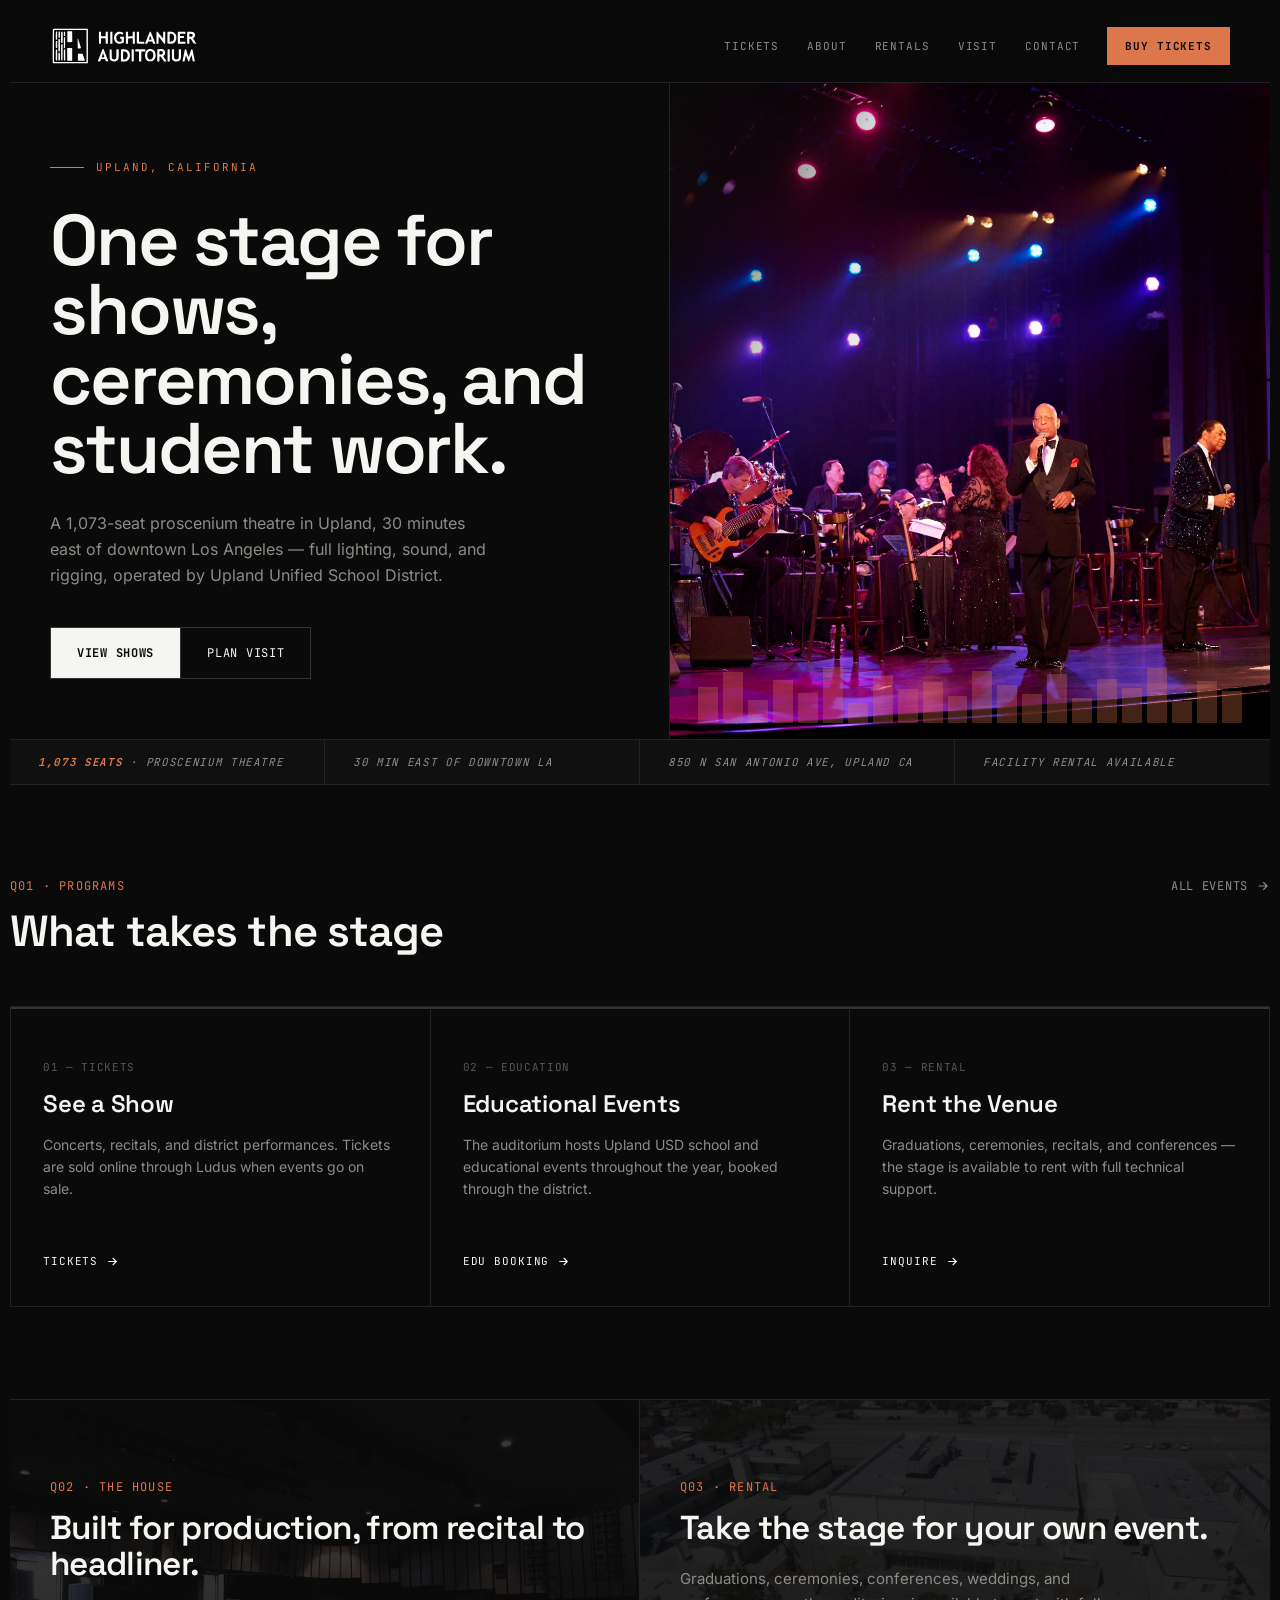
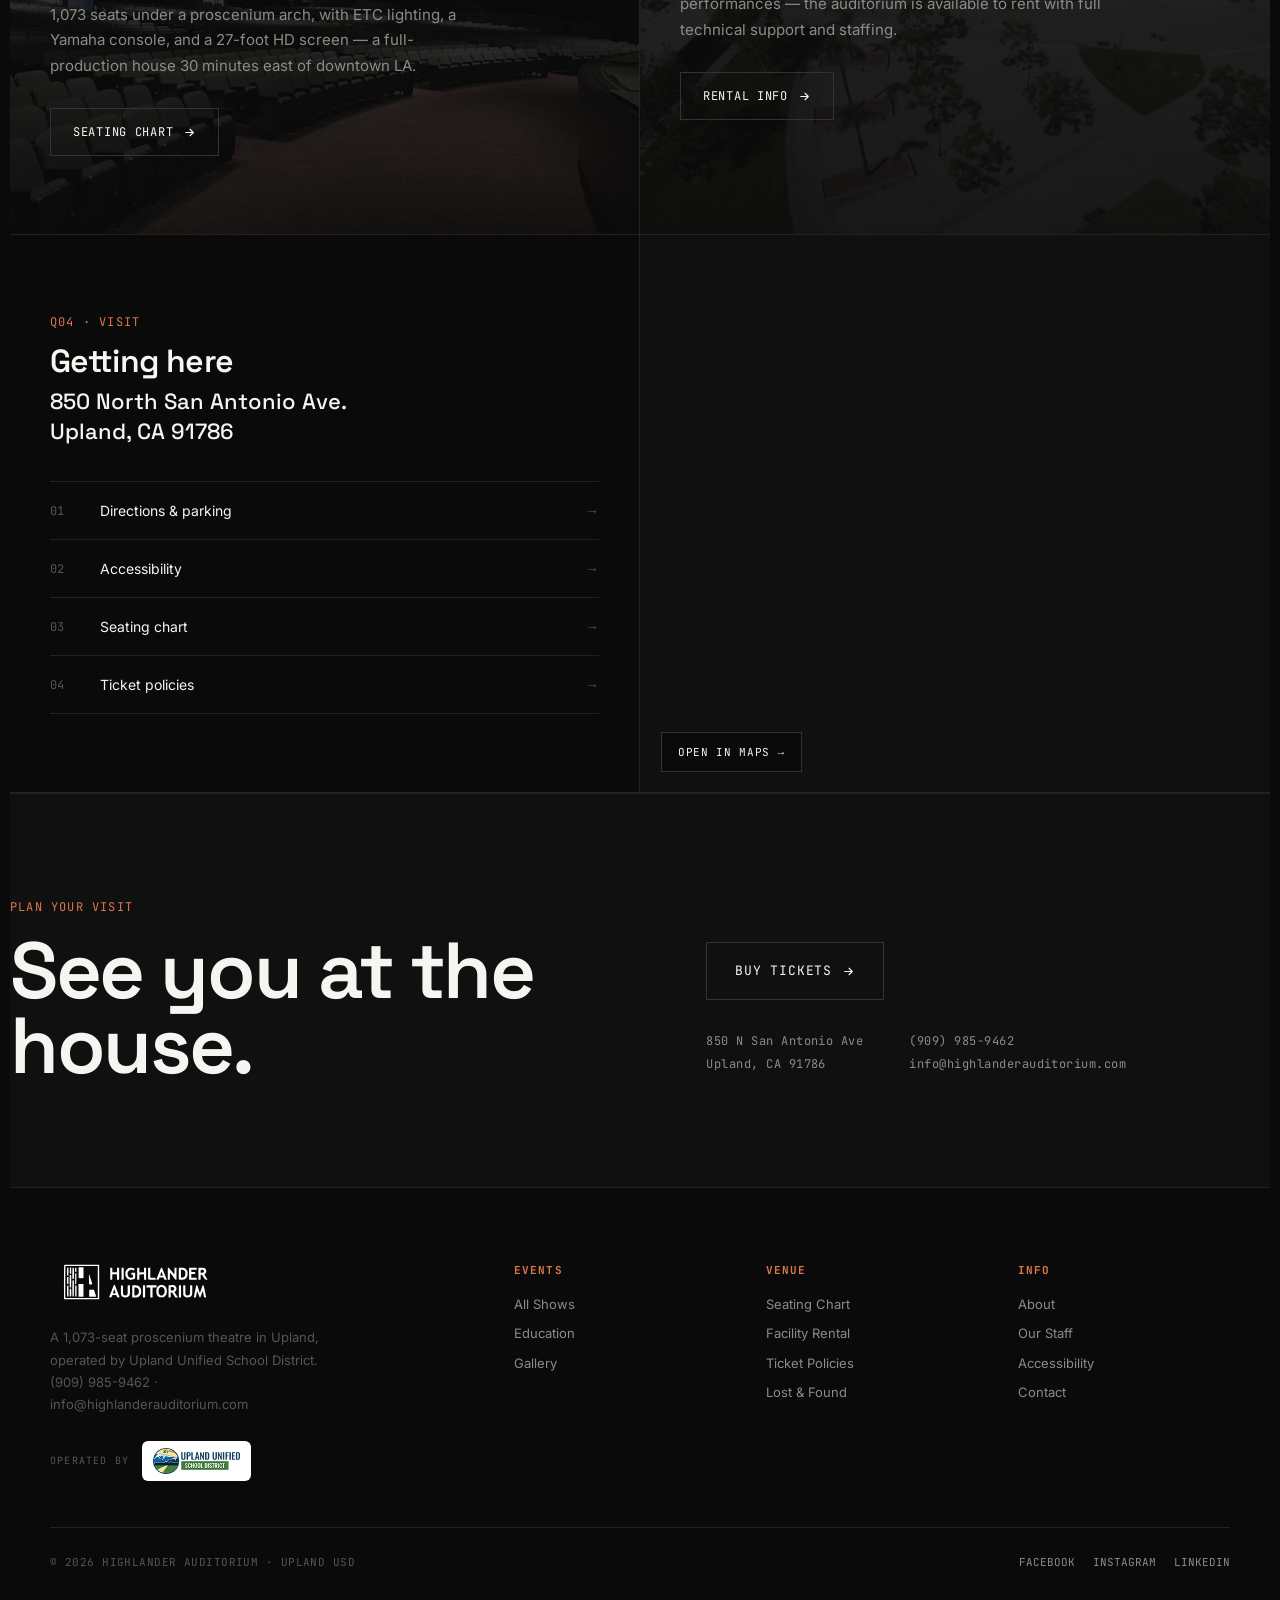
==== commit f80804ab: "Add the pages hidden in the live site's dropdown menus + weather widget The live site tucks two cont" ====
--- a/index.html
+++ b/index.html
@@ -143,9 +143,11 @@
     <div class="fc"><h4>Venue</h4>
       <a href="/seating-chart/">Seating Chart</a>
       <a href="/rentals/">Facility Rental</a>
-      <a href="/ticket-policies/">Ticket Policies</a></div>
+      <a href="/ticket-policies/">Ticket Policies</a>
+      <a href="/lost/">Lost &amp; Found</a></div>
     <div class="fc"><h4>Info</h4>
       <a href="/about/">About</a>
+      <a href="/about/staff/">Our Staff</a>
       <a href="/visit/accessibility/">Accessibility</a>
       <a href="/contact/">Contact</a></div>
   </div>
--- a/assets/css/site.css
+++ b/assets/css/site.css
@@ -204,3 +204,12 @@
   .note{border-left:2px solid var(--amber);padding:6px 0 6px 18px;color:var(--grey);font-size:14px;line-height:1.65;margin:26px 0}
   @media(max-width:900px){ .grid2{grid-template-columns:1fr;gap:40px} .gallery{grid-template-columns:repeat(2,1fr)} }
   @media(max-width:640px){ .page-hero{padding:60px 0 44px} .page-body{padding:52px 0} .gallery{grid-template-columns:1fr} }
+
+  /* current-conditions widget (Visit) — our own UI over keyless Open-Meteo; hidden until data loads */
+  .wx{border:1px solid var(--line);background:var(--bg2);padding:20px 22px;margin-top:30px;max-width:340px}
+  .wx-loc{font-size:10px;letter-spacing:.12em;text-transform:uppercase;color:var(--greyd);margin-bottom:12px}
+  .wx-main{display:flex;align-items:baseline;gap:14px}
+  .wx-temp{font-family:'Space Grotesk',sans-serif;font-size:44px;font-weight:600;letter-spacing:-.02em;line-height:1}
+  .wx-temp::after{content:"\00b0";color:var(--amber)}
+  .wx-cond{font-size:12px;letter-spacing:.04em;color:var(--grey)}
+  .wx-hilo{font-size:11px;letter-spacing:.06em;color:var(--greyd);margin-top:10px}
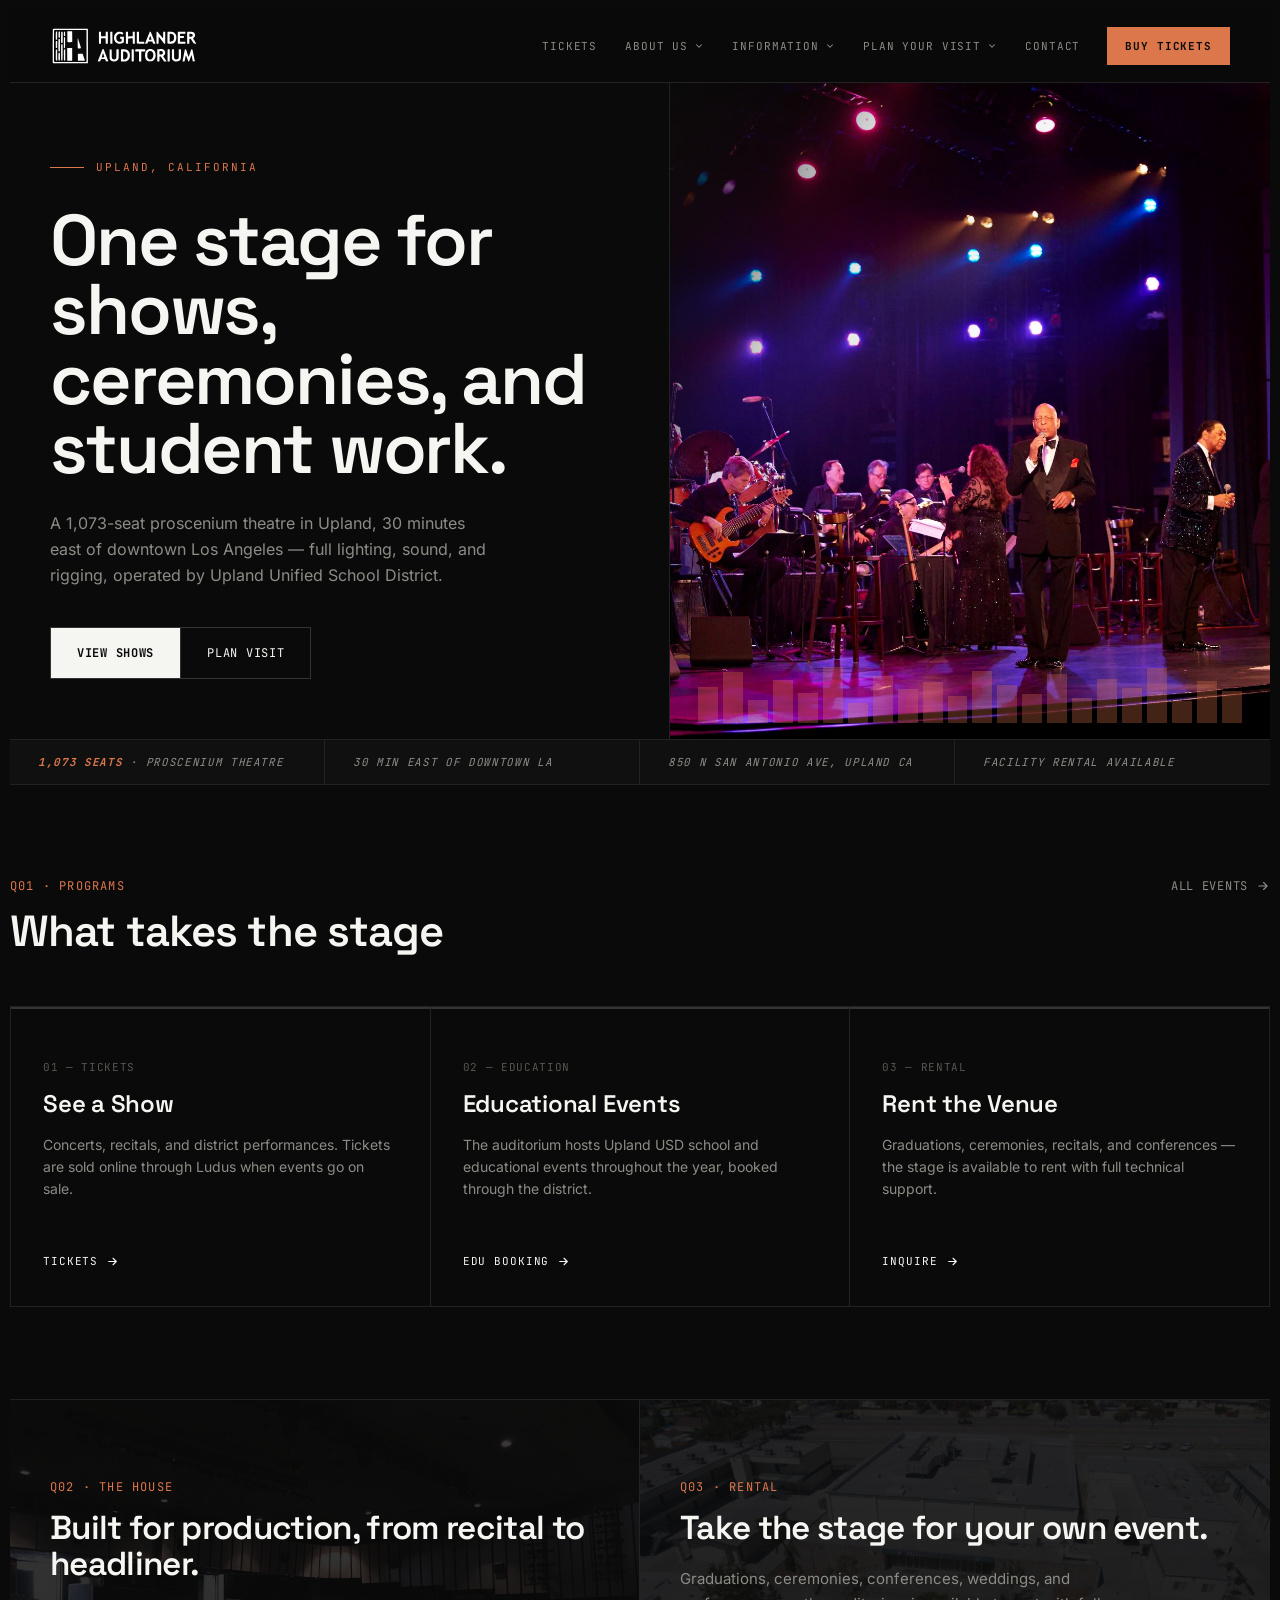
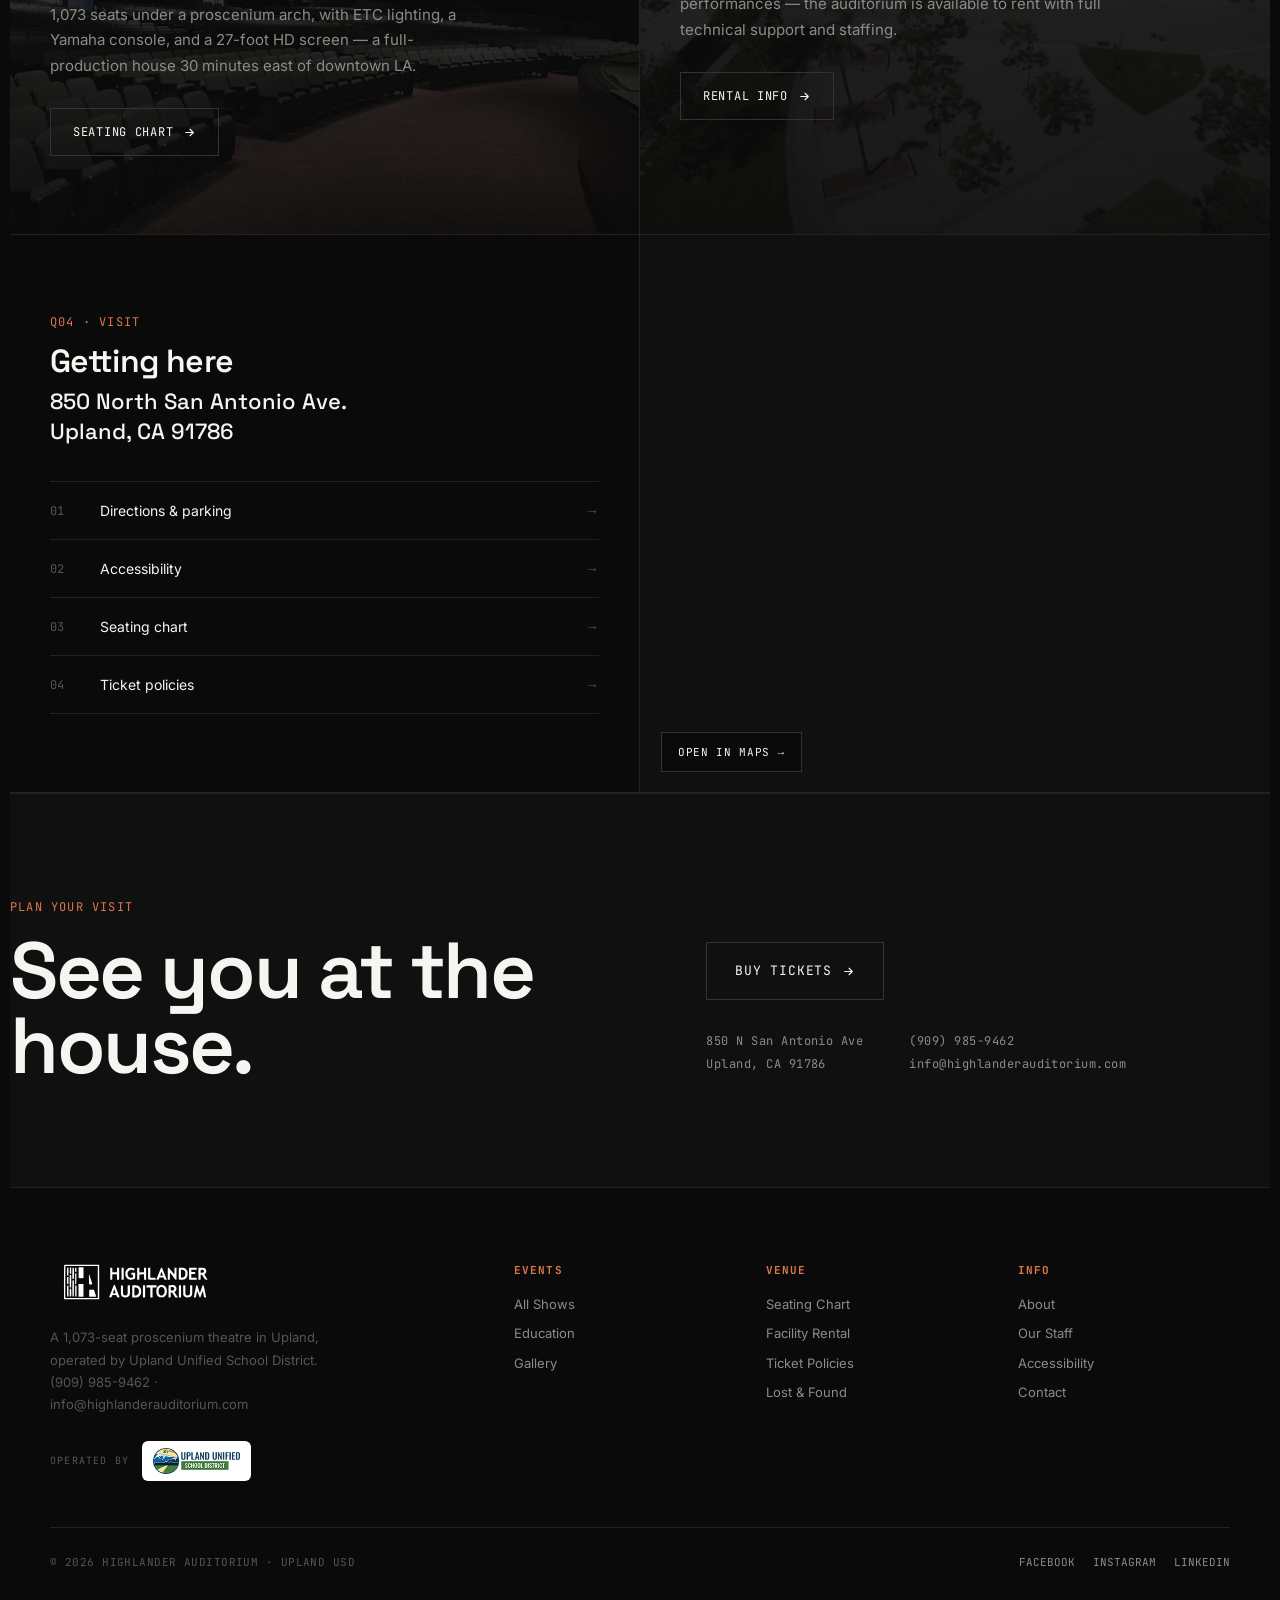
==== commit d4b5ad82: "Header: grouped dropdown menus matching the live site's IA Replace the flat header nav with the live" ====
--- a/index.html
+++ b/index.html
@@ -27,9 +27,31 @@
   <a class="logo" href="/" aria-label="Highlander Auditorium home"><svg class="logo-svg" width="173" height="46" viewBox="0 0 173 46" role="img" aria-label="Highlander Auditorium"><use href="/assets/ha-logo.svg#ha-logo"/></svg></a>
   <nav>
     <a href="/tickets/">Tickets</a>
-    <a href="/about/">About</a>
-    <a href="/rentals/">Rentals</a>
-    <a href="/visit/">Visit</a>
+    <div class="nav-group">
+      <button class="nav-top" aria-expanded="false" aria-controls="menu-about">About Us <svg class="chev" width="10" height="10" viewBox="0 0 24 24" fill="none" stroke="currentColor" stroke-width="2.5" stroke-linecap="round" stroke-linejoin="round" aria-hidden="true"><path d="M6 9l6 6 6-6"/></svg></button>
+      <ul class="nav-menu" id="menu-about">
+        <li><a href="/about/">Our Philosophy</a></li>
+        <li><a href="/about/staff/">Our Staff</a></li>
+      </ul>
+    </div>
+    <div class="nav-group">
+      <button class="nav-top" aria-expanded="false" aria-controls="menu-info">Information <svg class="chev" width="10" height="10" viewBox="0 0 24 24" fill="none" stroke="currentColor" stroke-width="2.5" stroke-linecap="round" stroke-linejoin="round" aria-hidden="true"><path d="M6 9l6 6 6-6"/></svg></button>
+      <ul class="nav-menu" id="menu-info">
+        <li><a href="/seating-chart/">Seating Chart</a></li>
+        <li><a href="/lost/">Lost &amp; Found</a></li>
+        <li><a href="/gallery/">Gallery</a></li>
+        <li><a href="/edu/">Edu Events</a></li>
+        <li><a href="/ticket-policies/">Ticket Policies</a></li>
+      </ul>
+    </div>
+    <div class="nav-group">
+      <button class="nav-top" aria-expanded="false" aria-controls="menu-visit">Plan Your Visit <svg class="chev" width="10" height="10" viewBox="0 0 24 24" fill="none" stroke="currentColor" stroke-width="2.5" stroke-linecap="round" stroke-linejoin="round" aria-hidden="true"><path d="M6 9l6 6 6-6"/></svg></button>
+      <ul class="nav-menu" id="menu-visit">
+        <li><a href="/visit/">Directions &amp; Parking</a></li>
+        <li><a href="/visit/accessibility/">Accessibility</a></li>
+        <li><a href="/visit/#wx">Current Weather</a></li>
+      </ul>
+    </div>
     <a href="/contact/">Contact</a>
     <a class="buy" href="/tickets/">Buy Tickets</a>
   </nav>
--- a/assets/css/site.css
+++ b/assets/css/site.css
@@ -10,7 +10,7 @@
     --amber:#DC764B;   /* sampled from venue stage wash, hue 18° */
   }
   html{scroll-behavior:smooth}
-  #main,#programs,#house,#rental,#visit,#contact{scroll-margin-top:92px}
+  #main,#programs,#house,#rental,#visit,#contact,#wx{scroll-margin-top:92px}
   body{background:var(--bg);color:var(--fg);font-family:'Inter',sans-serif;-webkit-font-smoothing:antialiased;line-height:1.5;padding:10px}
   a{color:inherit;text-decoration:none}
   .skip{position:absolute;left:-9999px;top:0;z-index:100;background:var(--amber);color:var(--bg);padding:10px 16px;font-family:'JetBrains Mono',monospace;font-size:12px;text-transform:uppercase;letter-spacing:.06em}
@@ -213,3 +213,21 @@
   .wx-temp::after{content:"\00b0";color:var(--amber)}
   .wx-cond{font-size:12px;letter-spacing:.04em;color:var(--grey)}
   .wx-hilo{font-size:11px;letter-spacing:.06em;color:var(--greyd);margin-top:10px}
+
+  /* ===== header dropdown menus ===== */
+  .nav-group{position:relative;height:72px;display:flex;align-items:center}
+  .nav-top{font-family:'JetBrains Mono',monospace;font-size:11px;letter-spacing:.08em;text-transform:uppercase;color:var(--grey);padding:10px 13px;background:none;border:0;cursor:pointer;display:inline-flex;align-items:center;gap:6px;transition:color .15s}
+  .nav-top:hover,.nav-top[aria-expanded="true"]{color:var(--fg)}
+  .nav-top .chev{transition:transform .15s}
+  .nav-top[aria-expanded="true"] .chev{transform:rotate(180deg)}
+  .nav-menu{display:none;position:absolute;top:100%;left:0;z-index:60;min-width:214px;list-style:none;background:rgba(10,10,10,.97);backdrop-filter:blur(12px);border:1px solid var(--line);border-top:0;padding:6px}
+  .nav-group:hover>.nav-menu,.nav-group:focus-within>.nav-menu,.nav-top[aria-expanded="true"]+.nav-menu{display:block}
+  .nav-menu a{display:block;font-family:'JetBrains Mono',monospace;font-size:11px;letter-spacing:.06em;text-transform:uppercase;color:var(--grey);padding:11px 13px;white-space:nowrap;transition:color .15s,background .15s}
+  .nav-menu a:hover{color:var(--fg);background:var(--bg2)}
+  @media(max-width:640px){
+    nav.open .nav-group{height:auto;flex-direction:column;align-items:stretch}
+    nav.open .nav-top{width:100%;justify-content:space-between;padding:15px 20px;border-top:1px solid var(--line)}
+    nav.open .nav-menu{position:static;display:none;min-width:0;border:0;padding:0;background:none;backdrop-filter:none}
+    nav.open .nav-top[aria-expanded="true"]+.nav-menu{display:block}
+    nav.open .nav-menu a{padding:13px 20px 13px 36px;border-top:1px solid var(--line);color:var(--greyd)}
+  }
